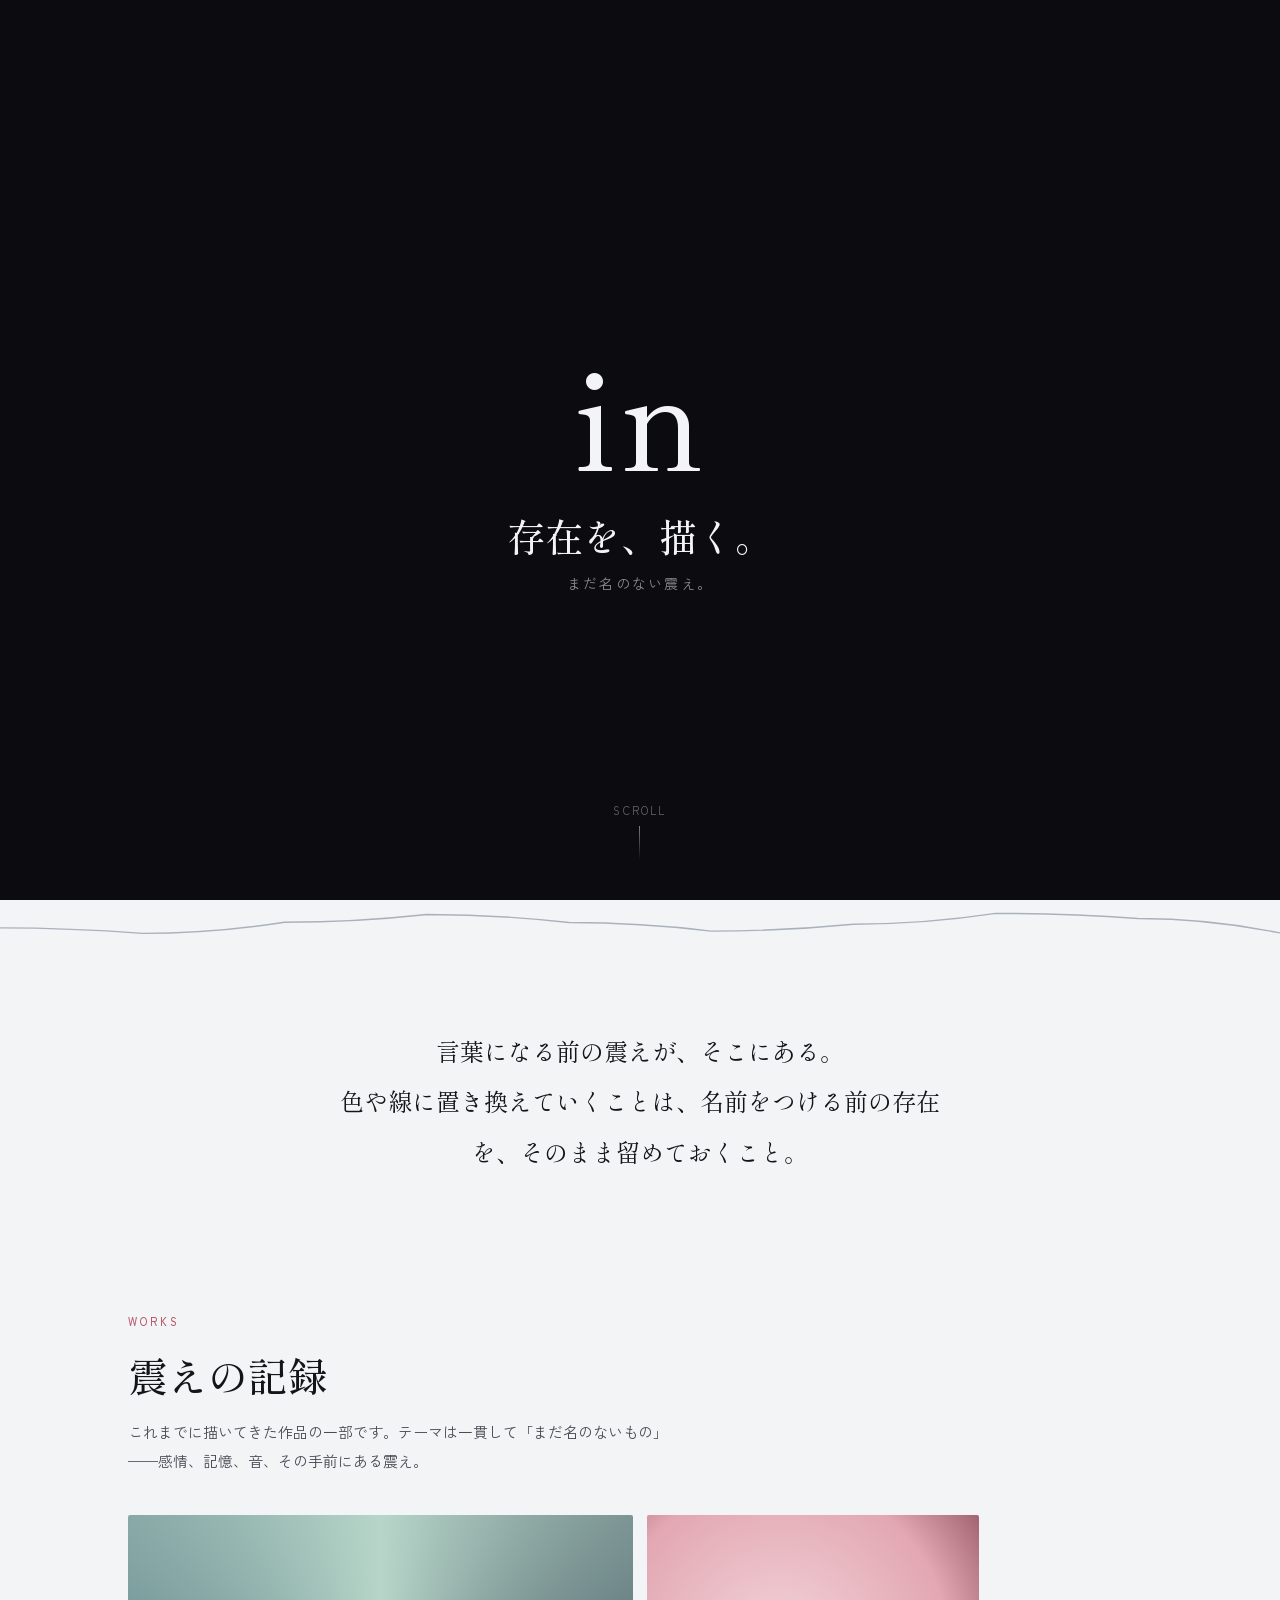
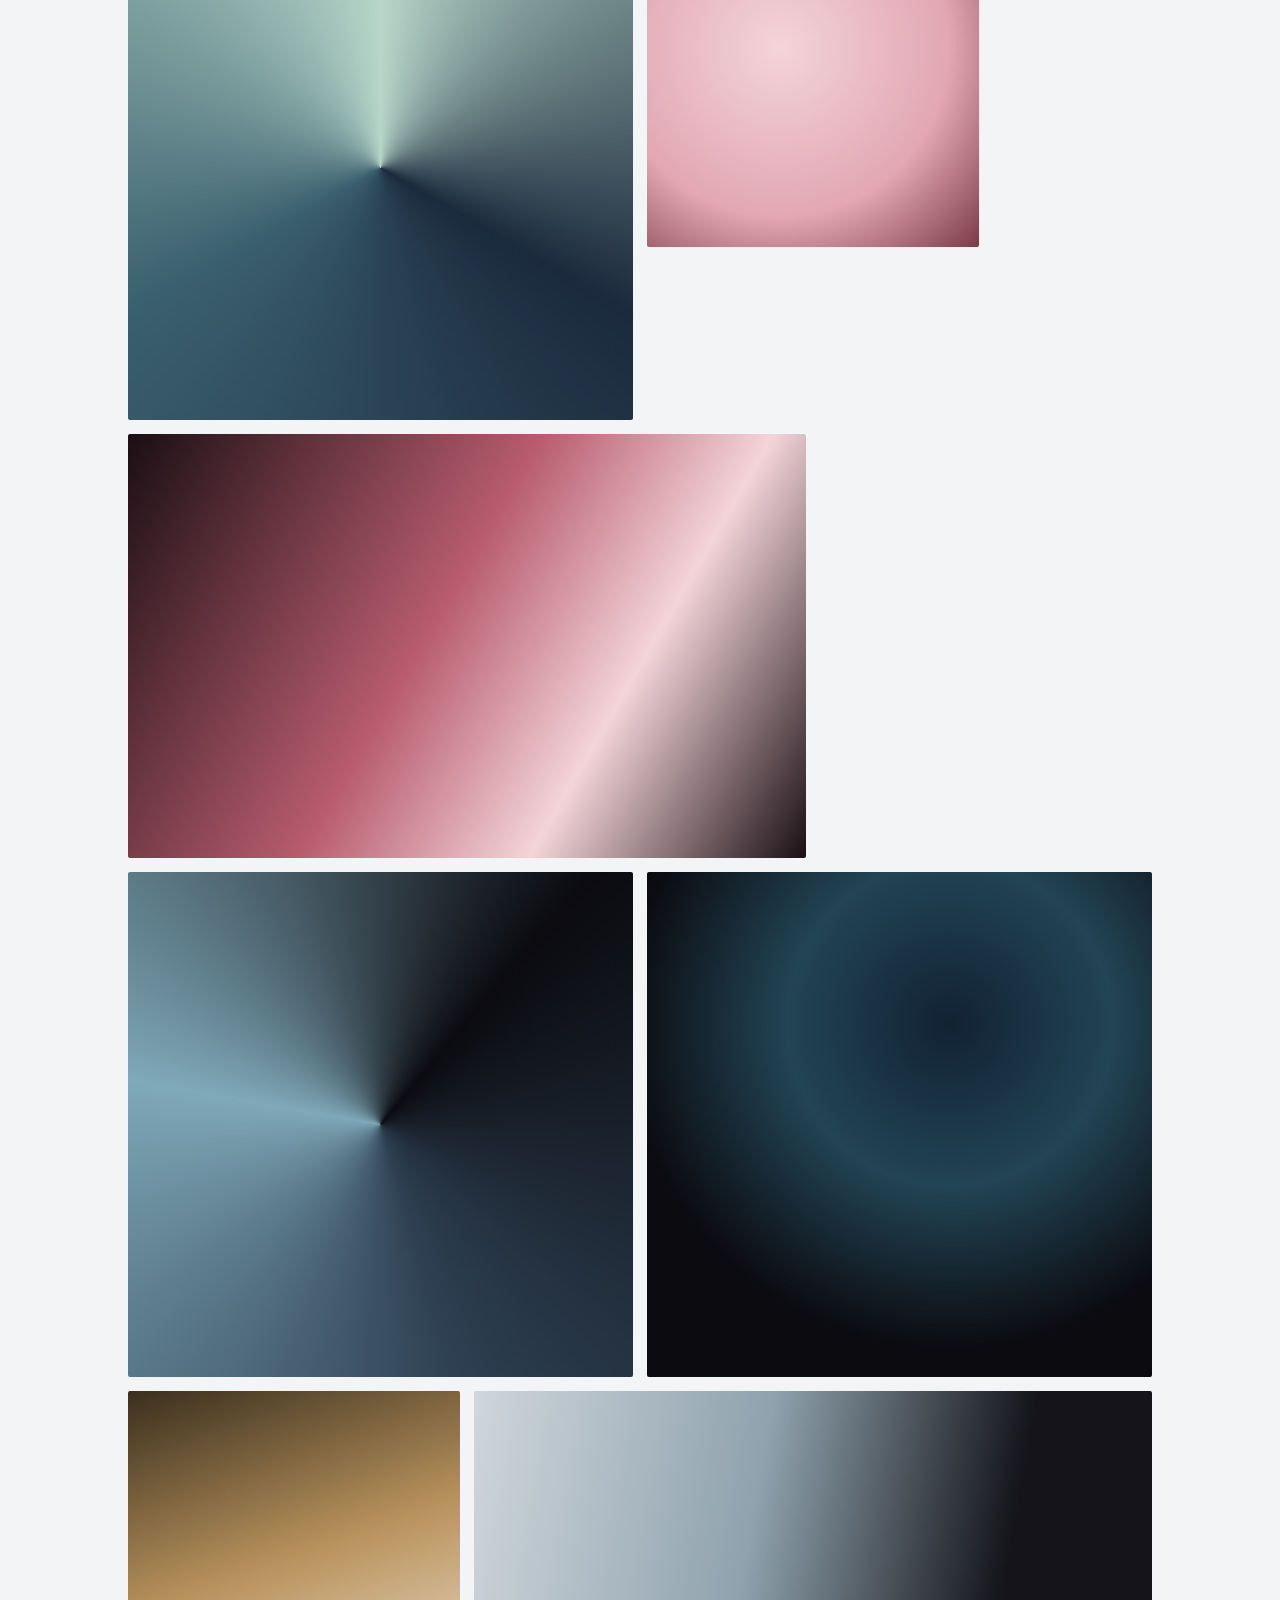
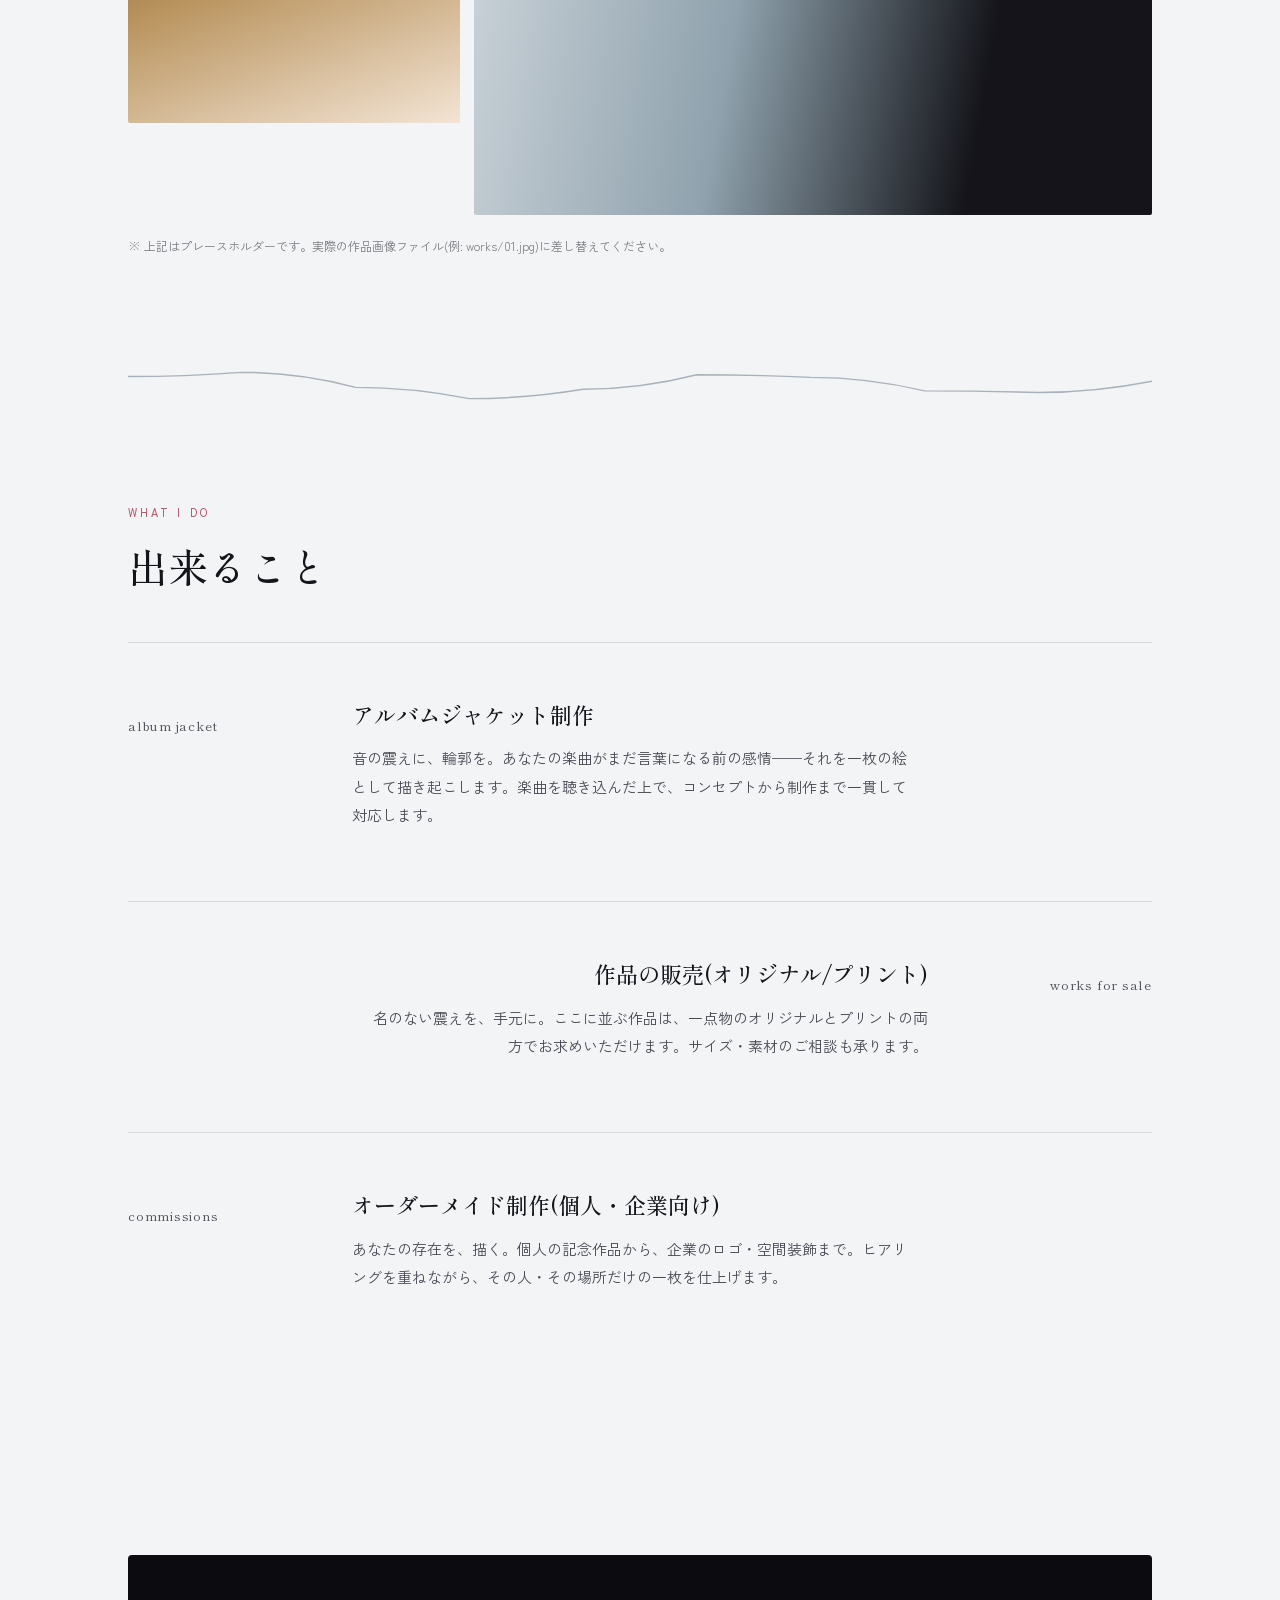
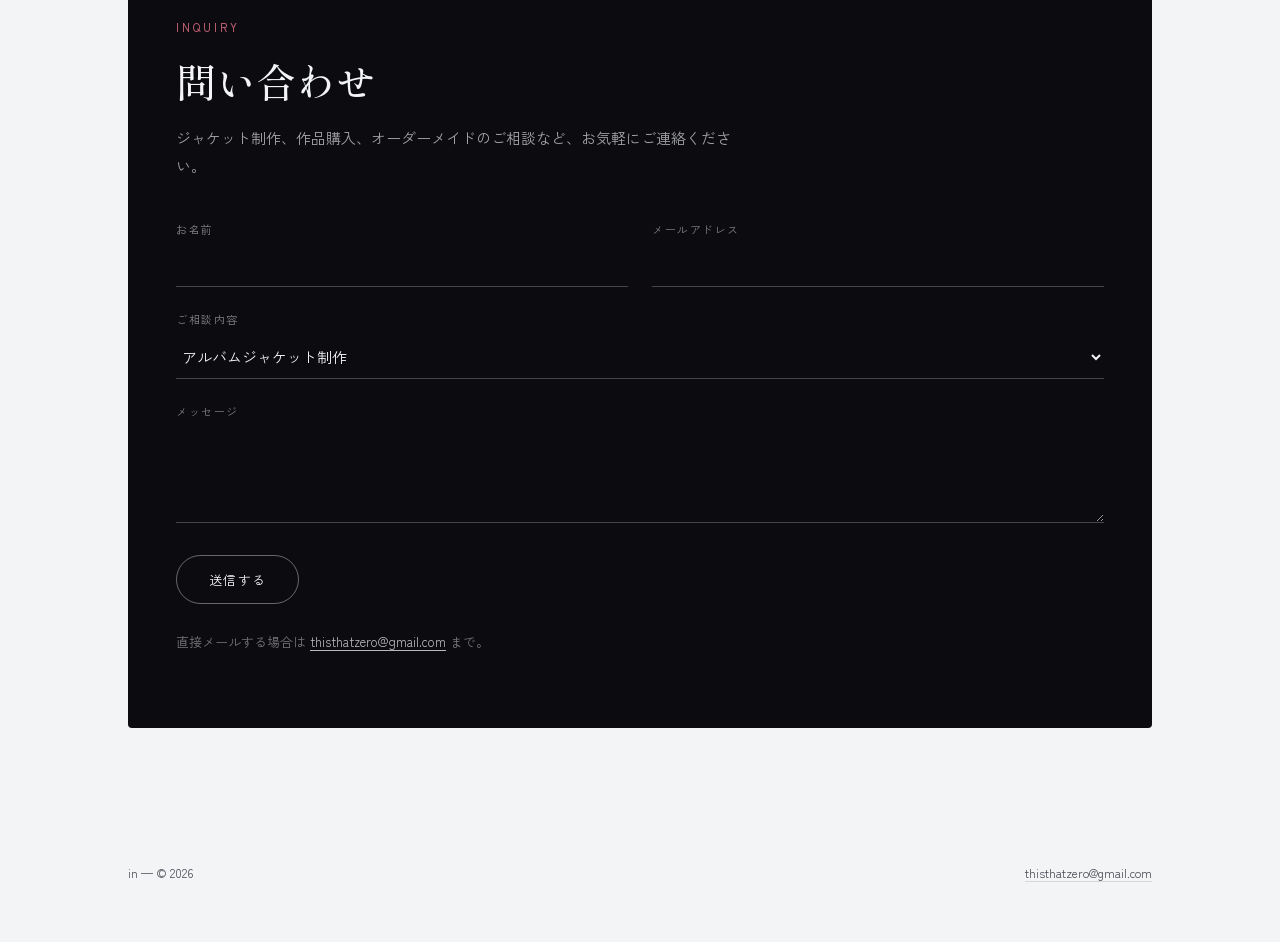
==== index.html @ ee9f7350 "Add files via upload" ====
<!DOCTYPE html>
<html lang="ja">
<head>
<meta charset="UTF-8">
<meta name="viewport" content="width=device-width, initial-scale=1.0">
<title>in — 存在を、描く。</title>
<meta name="description" content="in / 存在を、描く。まだ名のない震え。アルバムジャケット制作・作品販売・オーダーメイド制作。">
<link rel="preconnect" href="https://fonts.googleapis.com">
<link rel="preconnect" href="https://fonts.gstatic.com" crossorigin>
<link href="https://fonts.googleapis.com/css2?family=Shippori+Mincho:wght@400;500;600;800&family=Zen+Kaku+Gothic+New:wght@300;400;500;700&display=swap" rel="stylesheet">
<style>
  :root{
    --bg: #f3f4f6;
    --ink: #14141a;
    --ink-soft: #4a4b55;
    --line: #6e7b8b;
    --rose: #b85c6e;
    --field: #0b0b10;
    --field-ink: #f3f4f6;
    --hairline: rgba(20,20,26,0.12);
    --serif: 'Shippori Mincho', serif;
    --sans: 'Zen Kaku Gothic New', sans-serif;
  }

  *{ box-sizing: border-box; }
  html{ scroll-behavior: smooth; }
  body{
    margin:0;
    background: var(--bg);
    color: var(--ink);
    font-family: var(--sans);
    -webkit-font-smoothing: antialiased;
    overflow-x: hidden;
  }
  ::selection{ background: var(--rose); color: #fff; }

  a{ color: inherit; }

  .wrap{
    max-width: 1080px;
    margin: 0 auto;
    padding: 0 28px;
  }

  /* ---------- Tremor line signature ---------- */
  .tremor{
    display:block;
    width:100%;
    height: 46px;
  }
  .tremor path{
    fill: none;
    stroke: var(--line);
    stroke-width: 1.4;
    opacity: 0.55;
  }
  .tremor.field path{ stroke: var(--field-ink); opacity: 0.35; }

  /* ---------- Hero ---------- */
  .hero{
    background: var(--field);
    color: var(--field-ink);
    min-height: 100vh;
    display:flex;
    flex-direction: column;
    justify-content: center;
    align-items: center;
    text-align: center;
    padding: 120px 24px 80px;
    position: relative;
  }
  .hero .mark{
    font-family: var(--serif);
    font-size: clamp(64px, 14vw, 132px);
    font-weight: 500;
    letter-spacing: 0.02em;
    line-height: 1;
    margin: 0 0 28px;
    animation: rise 1.4s cubic-bezier(.16,1,.3,1) both;
  }
  .hero .line1{
    font-family: var(--serif);
    font-size: clamp(24px, 5vw, 38px);
    font-weight: 500;
    margin: 0 0 10px;
    animation: rise 1.4s .15s cubic-bezier(.16,1,.3,1) both;
  }
  .hero .line2{
    font-size: 14px;
    letter-spacing: 0.16em;
    color: rgba(243,244,246,0.55);
    margin: 0;
    animation: rise 1.4s .3s cubic-bezier(.16,1,.3,1) both;
  }
  @keyframes rise{
    from{ opacity:0; transform: translateY(18px); }
    to{ opacity:1; transform: translateY(0); }
  }
  .hero .scroll-cue{
    position: absolute;
    bottom: 40px;
    font-size: 11px;
    letter-spacing: 0.2em;
    color: rgba(243,244,246,0.4);
    display:flex;
    flex-direction: column;
    align-items: center;
    gap: 8px;
  }
  .scroll-cue .stem{
    width: 1px; height: 34px;
    background: linear-gradient(rgba(243,244,246,0.5), transparent);
    animation: drift 2.2s ease-in-out infinite;
  }
  @keyframes drift{
    0%,100%{ transform: scaleY(1); opacity:.5; }
    50%{ transform: scaleY(1.3); opacity:1; }
  }

  /* ---------- Section shell ---------- */
  section{ padding: 96px 0; }
  .eyebrow{
    font-size: 11px;
    letter-spacing: 0.28em;
    color: var(--rose);
    text-transform: uppercase;
    margin: 0 0 18px;
    font-weight: 500;
  }
  h2{
    font-family: var(--serif);
    font-weight: 500;
    font-size: clamp(28px, 4vw, 40px);
    line-height: 1.4;
    margin: 0 0 8px;
  }
  .lede{
    color: var(--ink-soft);
    font-size: 15px;
    line-height: 1.9;
    max-width: 560px;
  }

  /* ---------- Philosophy strip ---------- */
  .philosophy{
    text-align:center;
    padding: 80px 0 40px;
  }
  .philosophy p{
    font-family: var(--serif);
    font-size: clamp(18px, 2.6vw, 24px);
    line-height: 2.1;
    max-width: 640px;
    margin: 0 auto;
    color: var(--ink);
  }

  /* ---------- Works ---------- */
  .works-grid{
    display: grid;
    grid-template-columns: repeat(6, 1fr);
    gap: 14px;
  }
  .work{
    border-radius: 2px;
    position: relative;
    overflow: hidden;
    aspect-ratio: 1/1;
  }
  .work:nth-child(1){ grid-column: span 3; }
  .work:nth-child(2){ grid-column: span 2; }
  .work:nth-child(3){ grid-column: span 4; aspect-ratio: 16/10; }
  .work:nth-child(4){ grid-column: span 3; }
  .work:nth-child(5){ grid-column: span 3; }
  .work:nth-child(6){ grid-column: span 2; }
  .work:nth-child(7){ grid-column: span 4; aspect-ratio: 16/10; }

  .work img{
    width:100%; height:100%;
    object-fit: cover;
    display:block;
    transition: transform 1.1s cubic-bezier(.16,1,.3,1);
  }
  .work:hover img{ transform: scale(1.045); }

  .works-note{
    margin-top: 22px;
    font-size: 12px;
    color: var(--ink-soft);
    opacity: 0.7;
  }

  /* ---------- Services ---------- */
  .service{
    display:flex;
    gap: 64px;
    align-items: flex-start;
    padding: 56px 0;
    border-top: 1px solid var(--hairline);
  }
  .service:nth-child(even){ flex-direction: row-reverse; text-align: right; }
  .service:nth-child(even) .lede{ margin-left: auto; }
  .service-name{
    font-family: var(--serif);
    font-size: 13px;
    letter-spacing: 0.06em;
    color: var(--ink-soft);
    flex: 0 0 160px;
    padding-top: 4px;
  }
  .service-body{ flex: 1; }

  @media (max-width: 720px){
    .service, .service:nth-child(even){
      flex-direction: column;
      text-align: left;
      gap: 16px;
    }
    .service:nth-child(even) .lede{ margin-left: 0; }
    .works-grid{ grid-template-columns: repeat(2,1fr); }
    .work:nth-child(n){ grid-column: span 1 !important; aspect-ratio: 1/1 !important; }
  }

  /* ---------- Contact ---------- */
  .contact-panel{
    background: var(--field);
    color: var(--field-ink);
    border-radius: 4px;
    padding: 64px 48px;
  }
  .contact-panel .eyebrow{ color: var(--rose); }
  .contact-panel .lede{ color: rgba(243,244,246,0.65); }

  form{
    margin-top: 40px;
    display: grid;
    grid-template-columns: 1fr 1fr;
    gap: 24px;
  }
  .field{ display:flex; flex-direction: column; gap: 8px; }
  .field.full{ grid-column: 1 / -1; }
  label{
    font-size: 11px;
    letter-spacing: 0.14em;
    text-transform: uppercase;
    color: rgba(243,244,246,0.5);
  }
  input, select, textarea{
    background: transparent;
    border: none;
    border-bottom: 1px solid rgba(243,244,246,0.25);
    color: var(--field-ink);
    font-family: var(--sans);
    font-size: 15px;
    padding: 10px 2px;
    outline: none;
    transition: border-color .3s;
  }
  input:focus, select:focus, textarea:focus{ border-color: var(--rose); }
  select option{ color: #14141a; }
  textarea{ resize: vertical; min-height: 96px; }

  button[type="submit"]{
    grid-column: 1 / -1;
    justify-self: start;
    margin-top: 8px;
    background: none;
    border: 1px solid rgba(243,244,246,0.4);
    color: var(--field-ink);
    font-family: var(--sans);
    font-size: 13px;
    letter-spacing: 0.1em;
    padding: 14px 32px;
    border-radius: 999px;
    cursor: pointer;
    transition: background .3s, color .3s, border-color .3s;
  }
  button[type="submit"]:hover{
    background: var(--rose);
    border-color: var(--rose);
    color: #fff;
  }

  .form-status{
    grid-column: 1/-1;
    font-size: 13px;
    color: rgba(243,244,246,0.7);
    display:none;
  }
  .form-status.visible{ display:block; }

  .direct-mail{
    margin-top: 28px;
    font-size: 13px;
    color: rgba(243,244,246,0.45);
  }
  .direct-mail a{ color: rgba(243,244,246,0.75); text-decoration: underline; text-underline-offset: 3px; }

  @media (max-width: 620px){
    form{ grid-template-columns: 1fr; }
    .contact-panel{ padding: 48px 24px; }
  }

  footer{
    padding: 40px 0 60px;
    display:flex;
    justify-content: space-between;
    align-items:center;
    font-size: 12px;
    color: var(--ink-soft);
  }
  footer a{ text-decoration: none; border-bottom: 1px solid var(--hairline); }

  :focus-visible{ outline: 2px solid var(--rose); outline-offset: 2px; }

  @media (prefers-reduced-motion: reduce){
    *{ animation-duration: 0.01ms !important; animation-iteration-count: 1 !important; transition-duration: 0.01ms !important; }
  }
</style>
</head>
<body>

<section class="hero">
  <p class="mark">in</p>
  <p class="line1">存在を、描く。</p>
  <p class="line2">まだ名のない震え。</p>
  <div class="scroll-cue"><span>SCROLL</span><span class="stem"></span></div>
</section>

<svg class="tremor" viewBox="0 0 1080 46" preserveAspectRatio="none">
  <path id="tremorPath1" d="M0,23 C 90,10 180,36 270,23 C 360,10 450,36 540,23 C 630,10 720,36 810,23 C 900,10 990,36 1080,23" />
</svg>

<div class="wrap">

  <div class="philosophy">
    <p>言葉になる前の震えが、そこにある。<br>色や線に置き換えていくことは、名前をつける前の存在を、そのまま留めておくこと。</p>
  </div>

  <section id="works">
    <p class="eyebrow">Works</p>
    <h2>震えの記録</h2>
    <p class="lede">これまでに描いてきた作品の一部です。テーマは一貫して「まだ名のないもの」——感情、記憶、音、その手前にある震え。</p>
    <div class="works-grid" style="margin-top:40px;">
      <div class="work" style="background:conic-gradient(from 120deg, #1b2a3d, #3a5f6e, #b7d6c9, #1b2a3d);"></div>
      <div class="work" style="background:radial-gradient(circle at 40% 40%, #f3d4d9, #e2a7b3 60%, #7a3b47);"></div>
      <div class="work" style="background:linear-gradient(120deg, #1a0f14, #b85c6e 45%, #f3d4d9 70%, #1a0f14);"></div>
      <div class="work" style="background:conic-gradient(from 40deg, #0b0b10, #2c3e50, #7fa8b8, #0b0b10);"></div>
      <div class="work" style="background:radial-gradient(circle at 60% 30%, #123, #245, #0b0b10 70%);"></div>
      <div class="work" style="background:linear-gradient(160deg, #3a2f1e, #b8925c, #f3e4d4);"></div>
      <div class="work" style="background:linear-gradient(100deg, #cfd6dc, #8fa2ad 40%, #14141a 75%);"></div>
    </div>
    <p class="works-note">※ 上記はプレースホルダーです。実際の作品画像ファイル(例: works/01.jpg)に差し替えてください。</p>
  </section>

  <svg class="tremor" viewBox="0 0 1080 46" preserveAspectRatio="none">
    <path id="tremorPath2" d="M0,23 C 90,36 180,10 270,23 C 360,36 450,10 540,23 C 630,36 720,10 810,23 C 900,36 990,10 1080,23" />
  </svg>

  <section id="services">
    <p class="eyebrow">What I Do</p>
    <h2 style="margin-bottom:48px;">出来ること</h2>

    <div class="service">
      <p class="service-name">album jacket</p>
      <div class="service-body">
        <h2 style="font-size:22px;">アルバムジャケット制作</h2>
        <p class="lede">音の震えに、輪郭を。あなたの楽曲がまだ言葉になる前の感情——それを一枚の絵として描き起こします。楽曲を聴き込んだ上で、コンセプトから制作まで一貫して対応します。</p>
      </div>
    </div>

    <div class="service">
      <p class="service-name">works for sale</p>
      <div class="service-body">
        <h2 style="font-size:22px;">作品の販売(オリジナル/プリント)</h2>
        <p class="lede">名のない震えを、手元に。ここに並ぶ作品は、一点物のオリジナルとプリントの両方でお求めいただけます。サイズ・素材のご相談も承ります。</p>
      </div>
    </div>

    <div class="service">
      <p class="service-name">commissions</p>
      <div class="service-body">
        <h2 style="font-size:22px;">オーダーメイド制作(個人・企業向け)</h2>
        <p class="lede">あなたの存在を、描く。個人の記念作品から、企業のロゴ・空間装飾まで。ヒアリングを重ねながら、その人・その場所だけの一枚を仕上げます。</p>
      </div>
    </div>
  </section>

  <section id="contact">
    <div class="contact-panel">
      <p class="eyebrow">Inquiry</p>
      <h2>問い合わせ</h2>
      <p class="lede">ジャケット制作、作品購入、オーダーメイドのご相談など、お気軽にご連絡ください。</p>

      <form id="contactForm">
        <div class="field">
          <label for="name">お名前</label>
          <input type="text" id="name" name="name" required>
        </div>
        <div class="field">
          <label for="email">メールアドレス</label>
          <input type="email" id="email" name="email" required>
        </div>
        <div class="field full">
          <label for="type">ご相談内容</label>
          <select id="type" name="type">
            <option value="jacket">アルバムジャケット制作</option>
            <option value="purchase">作品購入</option>
            <option value="commission">オーダーメイド制作</option>
            <option value="other">その他</option>
          </select>
        </div>
        <div class="field full">
          <label for="message">メッセージ</label>
          <textarea id="message" name="message" required></textarea>
        </div>
        <button type="submit">送信する</button>
        <p class="form-status" id="formStatus"></p>
      </form>

      <p class="direct-mail">直接メールする場合は <a href="mailto:thisthatzero@gmail.com">thisthatzero@gmail.com</a> まで。</p>
    </div>
  </section>

  <footer>
    <span>in — © <span id="year"></span></span>
    <a href="mailto:thisthatzero@gmail.com">thisthatzero@gmail.com</a>
  </footer>

</div>

<script>
  document.getElementById('year').textContent = new Date().getFullYear();

  // Tremor animation: continuously wobble the divider paths
  function animateTremor(pathId, seed){
    const path = document.getElementById(pathId);
    if(!path) return;
    let t = seed;
    function frame(){
      t += 0.015;
      const pts = [];
      const w = 1080, steps = 9;
      for(let i=0;i<=steps;i++){
        const x = (w/steps)*i;
        const y = 23 + Math.sin(t + i*1.4)*11 + Math.sin(t*1.7 + i)*3;
        pts.push([x,y]);
      }
      let d = `M${pts[0][0]},${pts[0][1]}`;
      for(let i=1;i<pts.length;i++){
        const [x0,y0] = pts[i-1];
        const [x1,y1] = pts[i];
        const cx = (x0+x1)/2;
        d += ` Q${cx},${y0} ${x1},${y1}`;
      }
      path.setAttribute('d', d);
      requestAnimationFrame(frame);
    }
    if(!window.matchMedia('(prefers-reduced-motion: reduce)').matches){
      requestAnimationFrame(frame);
    }
  }
  animateTremor('tremorPath1', 0);
  animateTremor('tremorPath2', 3);

  // Contact form: placeholder submit handler.
  // Replace the fetch URL below with a Formspree endpoint or your own
  // Vercel serverless function once one is set up.
  const form = document.getElementById('contactForm');
  const status = document.getElementById('formStatus');
  form.addEventListener('submit', function(e){
    e.preventDefault();
    status.textContent = 'まだ送信先が設定されていません。設定後にご案内します。';
    status.classList.add('visible');
  });
</script>

</body>
</html>
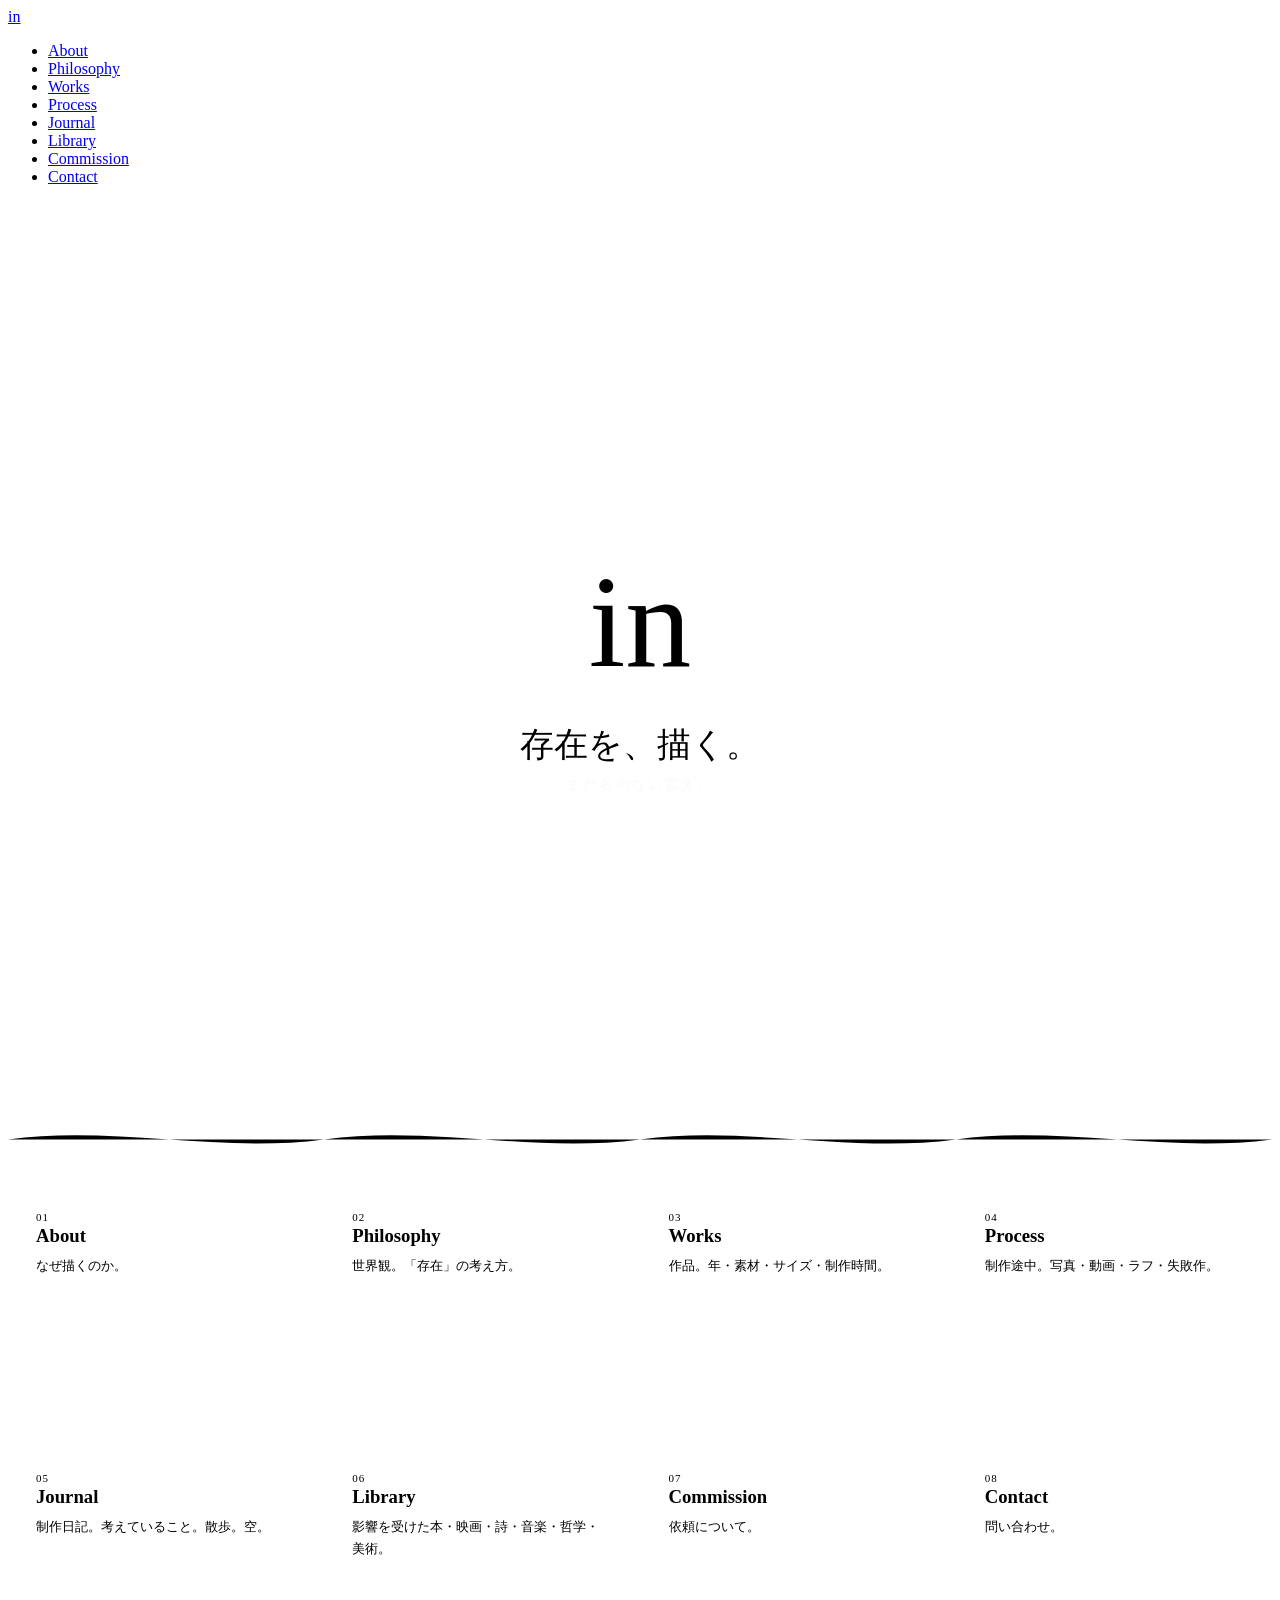
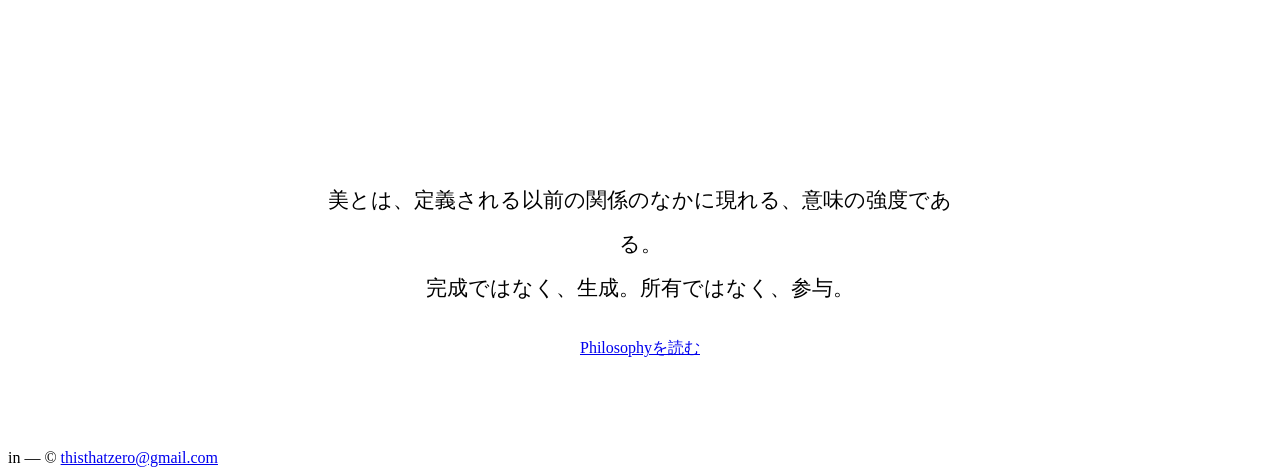
==== commit 29ca62aa: "Add files via upload" ====
--- a/index.html
+++ b/index.html
@@ -4,476 +4,103 @@
 <meta charset="UTF-8">
 <meta name="viewport" content="width=device-width, initial-scale=1.0">
 <title>in — 存在を、描く。</title>
-<meta name="description" content="in / 存在を、描く。まだ名のない震え。アルバムジャケット制作・作品販売・オーダーメイド制作。">
+<meta name="description" content="in / 存在を、描く。まだ名のない震え。">
 <link rel="preconnect" href="https://fonts.googleapis.com">
 <link rel="preconnect" href="https://fonts.gstatic.com" crossorigin>
 <link href="https://fonts.googleapis.com/css2?family=Shippori+Mincho:wght@400;500;600;800&family=Zen+Kaku+Gothic+New:wght@300;400;500;700&display=swap" rel="stylesheet">
+<link rel="stylesheet" href="assets/style.css">
 <style>
-  :root{
-    --bg: #f3f4f6;
-    --ink: #14141a;
-    --ink-soft: #4a4b55;
-    --line: #6e7b8b;
-    --rose: #b85c6e;
-    --field: #0b0b10;
-    --field-ink: #f3f4f6;
-    --hairline: rgba(20,20,26,0.12);
-    --serif: 'Shippori Mincho', serif;
-    --sans: 'Zen Kaku Gothic New', sans-serif;
+  .hero{
+    background: var(--field); color: var(--field-ink);
+    min-height: 86vh; display:flex; flex-direction:column;
+    justify-content:center; align-items:center; text-align:center;
+    padding: 80px 24px 60px; position:relative;
   }
+  .hero .mark{ font-family:var(--serif); font-size: clamp(64px,14vw,132px); font-weight:500; margin:0 0 24px; }
+  .hero .line1{ font-family:var(--serif); font-size: clamp(22px,5vw,34px); margin:0 0 8px; }
+  .hero .line2{ font-size:14px; letter-spacing:.16em; color:rgba(243,244,246,.55); margin:0; }
 
-  *{ box-sizing: border-box; }
-  html{ scroll-behavior: smooth; }
-  body{
-    margin:0;
-    background: var(--bg);
-    color: var(--ink);
-    font-family: var(--sans);
-    -webkit-font-smoothing: antialiased;
-    overflow-x: hidden;
+  .rooms{
+    display:grid; grid-template-columns: repeat(4,1fr); gap:1px;
+    background: var(--hairline); border-top:1px solid var(--hairline);
   }
-  ::selection{ background: var(--rose); color: #fff; }
+  .room{
+    background: var(--bg); padding: 40px 28px; text-decoration:none; color:var(--ink);
+    min-height: 180px; display:flex; flex-direction:column; justify-content:space-between;
+    transition: background .3s;
+  }
+  .room:hover{ background:#e9eaec; }
+  .room .num{ font-size:11px; letter-spacing:.1em; color:var(--ink-soft); }
+  .room h3{ margin:0; }
+  .room p{ font-size:13px; color:var(--ink-soft); margin:8px 0 0; line-height:1.7; }
 
-  a{ color: inherit; }
+  @media (max-width:900px){ .rooms{ grid-template-columns: repeat(2,1fr); } }
+  @media (max-width:520px){ .rooms{ grid-template-columns: 1fr; } }
 
-  .wrap{
-    max-width: 1080px;
-    margin: 0 auto;
-    padding: 0 28px;
-  }
-
-  /* ---------- Tremor line signature ---------- */
-  .tremor{
-    display:block;
-    width:100%;
-    height: 46px;
-  }
-  .tremor path{
-    fill: none;
-    stroke: var(--line);
-    stroke-width: 1.4;
-    opacity: 0.55;
-  }
-  .tremor.field path{ stroke: var(--field-ink); opacity: 0.35; }
-
-  /* ---------- Hero ---------- */
-  .hero{
-    background: var(--field);
-    color: var(--field-ink);
-    min-height: 100vh;
-    display:flex;
-    flex-direction: column;
-    justify-content: center;
-    align-items: center;
-    text-align: center;
-    padding: 120px 24px 80px;
-    position: relative;
-  }
-  .hero .mark{
-    font-family: var(--serif);
-    font-size: clamp(64px, 14vw, 132px);
-    font-weight: 500;
-    letter-spacing: 0.02em;
-    line-height: 1;
-    margin: 0 0 28px;
-    animation: rise 1.4s cubic-bezier(.16,1,.3,1) both;
-  }
-  .hero .line1{
-    font-family: var(--serif);
-    font-size: clamp(24px, 5vw, 38px);
-    font-weight: 500;
-    margin: 0 0 10px;
-    animation: rise 1.4s .15s cubic-bezier(.16,1,.3,1) both;
-  }
-  .hero .line2{
-    font-size: 14px;
-    letter-spacing: 0.16em;
-    color: rgba(243,244,246,0.55);
-    margin: 0;
-    animation: rise 1.4s .3s cubic-bezier(.16,1,.3,1) both;
-  }
-  @keyframes rise{
-    from{ opacity:0; transform: translateY(18px); }
-    to{ opacity:1; transform: translateY(0); }
-  }
-  .hero .scroll-cue{
-    position: absolute;
-    bottom: 40px;
-    font-size: 11px;
-    letter-spacing: 0.2em;
-    color: rgba(243,244,246,0.4);
-    display:flex;
-    flex-direction: column;
-    align-items: center;
-    gap: 8px;
-  }
-  .scroll-cue .stem{
-    width: 1px; height: 34px;
-    background: linear-gradient(rgba(243,244,246,0.5), transparent);
-    animation: drift 2.2s ease-in-out infinite;
-  }
-  @keyframes drift{
-    0%,100%{ transform: scaleY(1); opacity:.5; }
-    50%{ transform: scaleY(1.3); opacity:1; }
-  }
-
-  /* ---------- Section shell ---------- */
-  section{ padding: 96px 0; }
-  .eyebrow{
-    font-size: 11px;
-    letter-spacing: 0.28em;
-    color: var(--rose);
-    text-transform: uppercase;
-    margin: 0 0 18px;
-    font-weight: 500;
-  }
-  h2{
-    font-family: var(--serif);
-    font-weight: 500;
-    font-size: clamp(28px, 4vw, 40px);
-    line-height: 1.4;
-    margin: 0 0 8px;
-  }
-  .lede{
-    color: var(--ink-soft);
-    font-size: 15px;
-    line-height: 1.9;
-    max-width: 560px;
-  }
-
-  /* ---------- Philosophy strip ---------- */
-  .philosophy{
-    text-align:center;
-    padding: 80px 0 40px;
-  }
-  .philosophy p{
-    font-family: var(--serif);
-    font-size: clamp(18px, 2.6vw, 24px);
-    line-height: 2.1;
-    max-width: 640px;
-    margin: 0 auto;
-    color: var(--ink);
-  }
-
-  /* ---------- Works ---------- */
-  .works-grid{
-    display: grid;
-    grid-template-columns: repeat(6, 1fr);
-    gap: 14px;
-  }
-  .work{
-    border-radius: 2px;
-    position: relative;
-    overflow: hidden;
-    aspect-ratio: 1/1;
-  }
-  .work:nth-child(1){ grid-column: span 3; }
-  .work:nth-child(2){ grid-column: span 2; }
-  .work:nth-child(3){ grid-column: span 4; aspect-ratio: 16/10; }
-  .work:nth-child(4){ grid-column: span 3; }
-  .work:nth-child(5){ grid-column: span 3; }
-  .work:nth-child(6){ grid-column: span 2; }
-  .work:nth-child(7){ grid-column: span 4; aspect-ratio: 16/10; }
-
-  .work img{
-    width:100%; height:100%;
-    object-fit: cover;
-    display:block;
-    transition: transform 1.1s cubic-bezier(.16,1,.3,1);
-  }
-  .work:hover img{ transform: scale(1.045); }
-
-  .works-note{
-    margin-top: 22px;
-    font-size: 12px;
-    color: var(--ink-soft);
-    opacity: 0.7;
-  }
-
-  /* ---------- Services ---------- */
-  .service{
-    display:flex;
-    gap: 64px;
-    align-items: flex-start;
-    padding: 56px 0;
-    border-top: 1px solid var(--hairline);
-  }
-  .service:nth-child(even){ flex-direction: row-reverse; text-align: right; }
-  .service:nth-child(even) .lede{ margin-left: auto; }
-  .service-name{
-    font-family: var(--serif);
-    font-size: 13px;
-    letter-spacing: 0.06em;
-    color: var(--ink-soft);
-    flex: 0 0 160px;
-    padding-top: 4px;
-  }
-  .service-body{ flex: 1; }
-
-  @media (max-width: 720px){
-    .service, .service:nth-child(even){
-      flex-direction: column;
-      text-align: left;
-      gap: 16px;
-    }
-    .service:nth-child(even) .lede{ margin-left: 0; }
-    .works-grid{ grid-template-columns: repeat(2,1fr); }
-    .work:nth-child(n){ grid-column: span 1 !important; aspect-ratio: 1/1 !important; }
-  }
-
-  /* ---------- Contact ---------- */
-  .contact-panel{
-    background: var(--field);
-    color: var(--field-ink);
-    border-radius: 4px;
-    padding: 64px 48px;
-  }
-  .contact-panel .eyebrow{ color: var(--rose); }
-  .contact-panel .lede{ color: rgba(243,244,246,0.65); }
-
-  form{
-    margin-top: 40px;
-    display: grid;
-    grid-template-columns: 1fr 1fr;
-    gap: 24px;
-  }
-  .field{ display:flex; flex-direction: column; gap: 8px; }
-  .field.full{ grid-column: 1 / -1; }
-  label{
-    font-size: 11px;
-    letter-spacing: 0.14em;
-    text-transform: uppercase;
-    color: rgba(243,244,246,0.5);
-  }
-  input, select, textarea{
-    background: transparent;
-    border: none;
-    border-bottom: 1px solid rgba(243,244,246,0.25);
-    color: var(--field-ink);
-    font-family: var(--sans);
-    font-size: 15px;
-    padding: 10px 2px;
-    outline: none;
-    transition: border-color .3s;
-  }
-  input:focus, select:focus, textarea:focus{ border-color: var(--rose); }
-  select option{ color: #14141a; }
-  textarea{ resize: vertical; min-height: 96px; }
-
-  button[type="submit"]{
-    grid-column: 1 / -1;
-    justify-self: start;
-    margin-top: 8px;
-    background: none;
-    border: 1px solid rgba(243,244,246,0.4);
-    color: var(--field-ink);
-    font-family: var(--sans);
-    font-size: 13px;
-    letter-spacing: 0.1em;
-    padding: 14px 32px;
-    border-radius: 999px;
-    cursor: pointer;
-    transition: background .3s, color .3s, border-color .3s;
-  }
-  button[type="submit"]:hover{
-    background: var(--rose);
-    border-color: var(--rose);
-    color: #fff;
-  }
-
-  .form-status{
-    grid-column: 1/-1;
-    font-size: 13px;
-    color: rgba(243,244,246,0.7);
-    display:none;
-  }
-  .form-status.visible{ display:block; }
-
-  .direct-mail{
-    margin-top: 28px;
-    font-size: 13px;
-    color: rgba(243,244,246,0.45);
-  }
-  .direct-mail a{ color: rgba(243,244,246,0.75); text-decoration: underline; text-underline-offset: 3px; }
-
-  @media (max-width: 620px){
-    form{ grid-template-columns: 1fr; }
-    .contact-panel{ padding: 48px 24px; }
-  }
-
-  footer{
-    padding: 40px 0 60px;
-    display:flex;
-    justify-content: space-between;
-    align-items:center;
-    font-size: 12px;
-    color: var(--ink-soft);
-  }
-  footer a{ text-decoration: none; border-bottom: 1px solid var(--hairline); }
-
-  :focus-visible{ outline: 2px solid var(--rose); outline-offset: 2px; }
-
-  @media (prefers-reduced-motion: reduce){
-    *{ animation-duration: 0.01ms !important; animation-iteration-count: 1 !important; transition-duration: 0.01ms !important; }
+  .philosophy-teaser{ text-align:center; padding: 90px 0; }
+  .philosophy-teaser p{
+    font-family: var(--serif); font-size: clamp(17px,2.4vw,21px); line-height:2.1;
+    max-width: 640px; margin: 0 auto 28px;
   }
 </style>
 </head>
 <body>
 
+<nav class="site-nav">
+  <div class="wrap">
+    <a class="logo" href="index.html">in</a>
+    <ul>
+      <li><a href="about.html">About</a></li>
+      <li><a href="philosophy.html">Philosophy</a></li>
+      <li><a href="works.html">Works</a></li>
+      <li><a href="process.html">Process</a></li>
+      <li><a href="journal.html">Journal</a></li>
+      <li><a href="library.html">Library</a></li>
+      <li><a href="commission.html">Commission</a></li>
+      <li><a href="contact.html">Contact</a></li>
+    </ul>
+  </div>
+</nav>
+
 <section class="hero">
   <p class="mark">in</p>
   <p class="line1">存在を、描く。</p>
   <p class="line2">まだ名のない震え。</p>
-  <div class="scroll-cue"><span>SCROLL</span><span class="stem"></span></div>
 </section>
 
-<svg class="tremor" viewBox="0 0 1080 46" preserveAspectRatio="none">
-  <path id="tremorPath1" d="M0,23 C 90,10 180,36 270,23 C 360,10 450,36 540,23 C 630,10 720,36 810,23 C 900,10 990,36 1080,23" />
+<svg class="tremor" viewBox="0 0 1080 40" preserveAspectRatio="none">
+  <path id="t1" d="M0,20 C90,8 180,32 270,20 C360,8 450,32 540,20 C630,8 720,32 810,20 C900,8 990,32 1080,20"></path>
 </svg>
 
+<nav class="rooms" aria-label="section index">
+  <a class="room" href="about.html"><div><span class="num">01</span><h3>About</h3><p>なぜ描くのか。</p></div></a>
+  <a class="room" href="philosophy.html"><div><span class="num">02</span><h3>Philosophy</h3><p>世界観。「存在」の考え方。</p></div></a>
+  <a class="room" href="works.html"><div><span class="num">03</span><h3>Works</h3><p>作品。年・素材・サイズ・制作時間。</p></div></a>
+  <a class="room" href="process.html"><div><span class="num">04</span><h3>Process</h3><p>制作途中。写真・動画・ラフ・失敗作。</p></div></a>
+  <a class="room" href="journal.html"><div><span class="num">05</span><h3>Journal</h3><p>制作日記。考えていること。散歩。空。</p></div></a>
+  <a class="room" href="library.html"><div><span class="num">06</span><h3>Library</h3><p>影響を受けた本・映画・詩・音楽・哲学・美術。</p></div></a>
+  <a class="room" href="commission.html"><div><span class="num">07</span><h3>Commission</h3><p>依頼について。</p></div></a>
+  <a class="room" href="contact.html"><div><span class="num">08</span><h3>Contact</h3><p>問い合わせ。</p></div></a>
+</nav>
+
 <div class="wrap">
+  <div class="philosophy-teaser">
+    <p>美とは、定義される以前の関係のなかに現れる、意味の強度である。<br>完成ではなく、生成。所有ではなく、参与。</p>
+    <a class="btn" href="philosophy.html">Philosophyを読む</a>
+  </div>
+</div>
 
-  <div class="philosophy">
-    <p>言葉になる前の震えが、そこにある。<br>色や線に置き換えていくことは、名前をつける前の存在を、そのまま留めておくこと。</p>
-  </div>
-
-  <section id="works">
-    <p class="eyebrow">Works</p>
-    <h2>震えの記録</h2>
-    <p class="lede">これまでに描いてきた作品の一部です。テーマは一貫して「まだ名のないもの」——感情、記憶、音、その手前にある震え。</p>
-    <div class="works-grid" style="margin-top:40px;">
-      <div class="work" style="background:conic-gradient(from 120deg, #1b2a3d, #3a5f6e, #b7d6c9, #1b2a3d);"></div>
-      <div class="work" style="background:radial-gradient(circle at 40% 40%, #f3d4d9, #e2a7b3 60%, #7a3b47);"></div>
-      <div class="work" style="background:linear-gradient(120deg, #1a0f14, #b85c6e 45%, #f3d4d9 70%, #1a0f14);"></div>
-      <div class="work" style="background:conic-gradient(from 40deg, #0b0b10, #2c3e50, #7fa8b8, #0b0b10);"></div>
-      <div class="work" style="background:radial-gradient(circle at 60% 30%, #123, #245, #0b0b10 70%);"></div>
-      <div class="work" style="background:linear-gradient(160deg, #3a2f1e, #b8925c, #f3e4d4);"></div>
-      <div class="work" style="background:linear-gradient(100deg, #cfd6dc, #8fa2ad 40%, #14141a 75%);"></div>
-    </div>
-    <p class="works-note">※ 上記はプレースホルダーです。実際の作品画像ファイル(例: works/01.jpg)に差し替えてください。</p>
-  </section>
-
-  <svg class="tremor" viewBox="0 0 1080 46" preserveAspectRatio="none">
-    <path id="tremorPath2" d="M0,23 C 90,36 180,10 270,23 C 360,36 450,10 540,23 C 630,36 720,10 810,23 C 900,36 990,10 1080,23" />
-  </svg>
-
-  <section id="services">
-    <p class="eyebrow">What I Do</p>
-    <h2 style="margin-bottom:48px;">出来ること</h2>
-
-    <div class="service">
-      <p class="service-name">album jacket</p>
-      <div class="service-body">
-        <h2 style="font-size:22px;">アルバムジャケット制作</h2>
-        <p class="lede">音の震えに、輪郭を。あなたの楽曲がまだ言葉になる前の感情——それを一枚の絵として描き起こします。楽曲を聴き込んだ上で、コンセプトから制作まで一貫して対応します。</p>
-      </div>
-    </div>
-
-    <div class="service">
-      <p class="service-name">works for sale</p>
-      <div class="service-body">
-        <h2 style="font-size:22px;">作品の販売(オリジナル/プリント)</h2>
-        <p class="lede">名のない震えを、手元に。ここに並ぶ作品は、一点物のオリジナルとプリントの両方でお求めいただけます。サイズ・素材のご相談も承ります。</p>
-      </div>
-    </div>
-
-    <div class="service">
-      <p class="service-name">commissions</p>
-      <div class="service-body">
-        <h2 style="font-size:22px;">オーダーメイド制作(個人・企業向け)</h2>
-        <p class="lede">あなたの存在を、描く。個人の記念作品から、企業のロゴ・空間装飾まで。ヒアリングを重ねながら、その人・その場所だけの一枚を仕上げます。</p>
-      </div>
-    </div>
-  </section>
-
-  <section id="contact">
-    <div class="contact-panel">
-      <p class="eyebrow">Inquiry</p>
-      <h2>問い合わせ</h2>
-      <p class="lede">ジャケット制作、作品購入、オーダーメイドのご相談など、お気軽にご連絡ください。</p>
-
-      <form id="contactForm">
-        <div class="field">
-          <label for="name">お名前</label>
-          <input type="text" id="name" name="name" required>
-        </div>
-        <div class="field">
-          <label for="email">メールアドレス</label>
-          <input type="email" id="email" name="email" required>
-        </div>
-        <div class="field full">
-          <label for="type">ご相談内容</label>
-          <select id="type" name="type">
-            <option value="jacket">アルバムジャケット制作</option>
-            <option value="purchase">作品購入</option>
-            <option value="commission">オーダーメイド制作</option>
-            <option value="other">その他</option>
-          </select>
-        </div>
-        <div class="field full">
-          <label for="message">メッセージ</label>
-          <textarea id="message" name="message" required></textarea>
-        </div>
-        <button type="submit">送信する</button>
-        <p class="form-status" id="formStatus"></p>
-      </form>
-
-      <p class="direct-mail">直接メールする場合は <a href="mailto:thisthatzero@gmail.com">thisthatzero@gmail.com</a> まで。</p>
-    </div>
-  </section>
-
-  <footer>
-    <span>in — © <span id="year"></span></span>
+<div class="wrap">
+  <footer class="site-footer">
+    <span>in — © <span class="year"></span></span>
     <a href="mailto:thisthatzero@gmail.com">thisthatzero@gmail.com</a>
   </footer>
-
 </div>
 
+<script src="assets/tremor.js"></script>
 <script>
-  document.getElementById('year').textContent = new Date().getFullYear();
-
-  // Tremor animation: continuously wobble the divider paths
-  function animateTremor(pathId, seed){
-    const path = document.getElementById(pathId);
-    if(!path) return;
-    let t = seed;
-    function frame(){
-      t += 0.015;
-      const pts = [];
-      const w = 1080, steps = 9;
-      for(let i=0;i<=steps;i++){
-        const x = (w/steps)*i;
-        const y = 23 + Math.sin(t + i*1.4)*11 + Math.sin(t*1.7 + i)*3;
-        pts.push([x,y]);
-      }
-      let d = `M${pts[0][0]},${pts[0][1]}`;
-      for(let i=1;i<pts.length;i++){
-        const [x0,y0] = pts[i-1];
-        const [x1,y1] = pts[i];
-        const cx = (x0+x1)/2;
-        d += ` Q${cx},${y0} ${x1},${y1}`;
-      }
-      path.setAttribute('d', d);
-      requestAnimationFrame(frame);
-    }
-    if(!window.matchMedia('(prefers-reduced-motion: reduce)').matches){
-      requestAnimationFrame(frame);
-    }
-  }
-  animateTremor('tremorPath1', 0);
-  animateTremor('tremorPath2', 3);
-
-  // Contact form: placeholder submit handler.
-  // Replace the fetch URL below with a Formspree endpoint or your own
-  // Vercel serverless function once one is set up.
-  const form = document.getElementById('contactForm');
-  const status = document.getElementById('formStatus');
-  form.addEventListener('submit', function(e){
-    e.preventDefault();
-    status.textContent = 'まだ送信先が設定されていません。設定後にご案内します。';
-    status.classList.add('visible');
-  });
+  animateTremor('t1', 0);
+  document.querySelectorAll('.year').forEach(e=>e.textContent=new Date().getFullYear());
 </script>
-
 </body>
 </html>
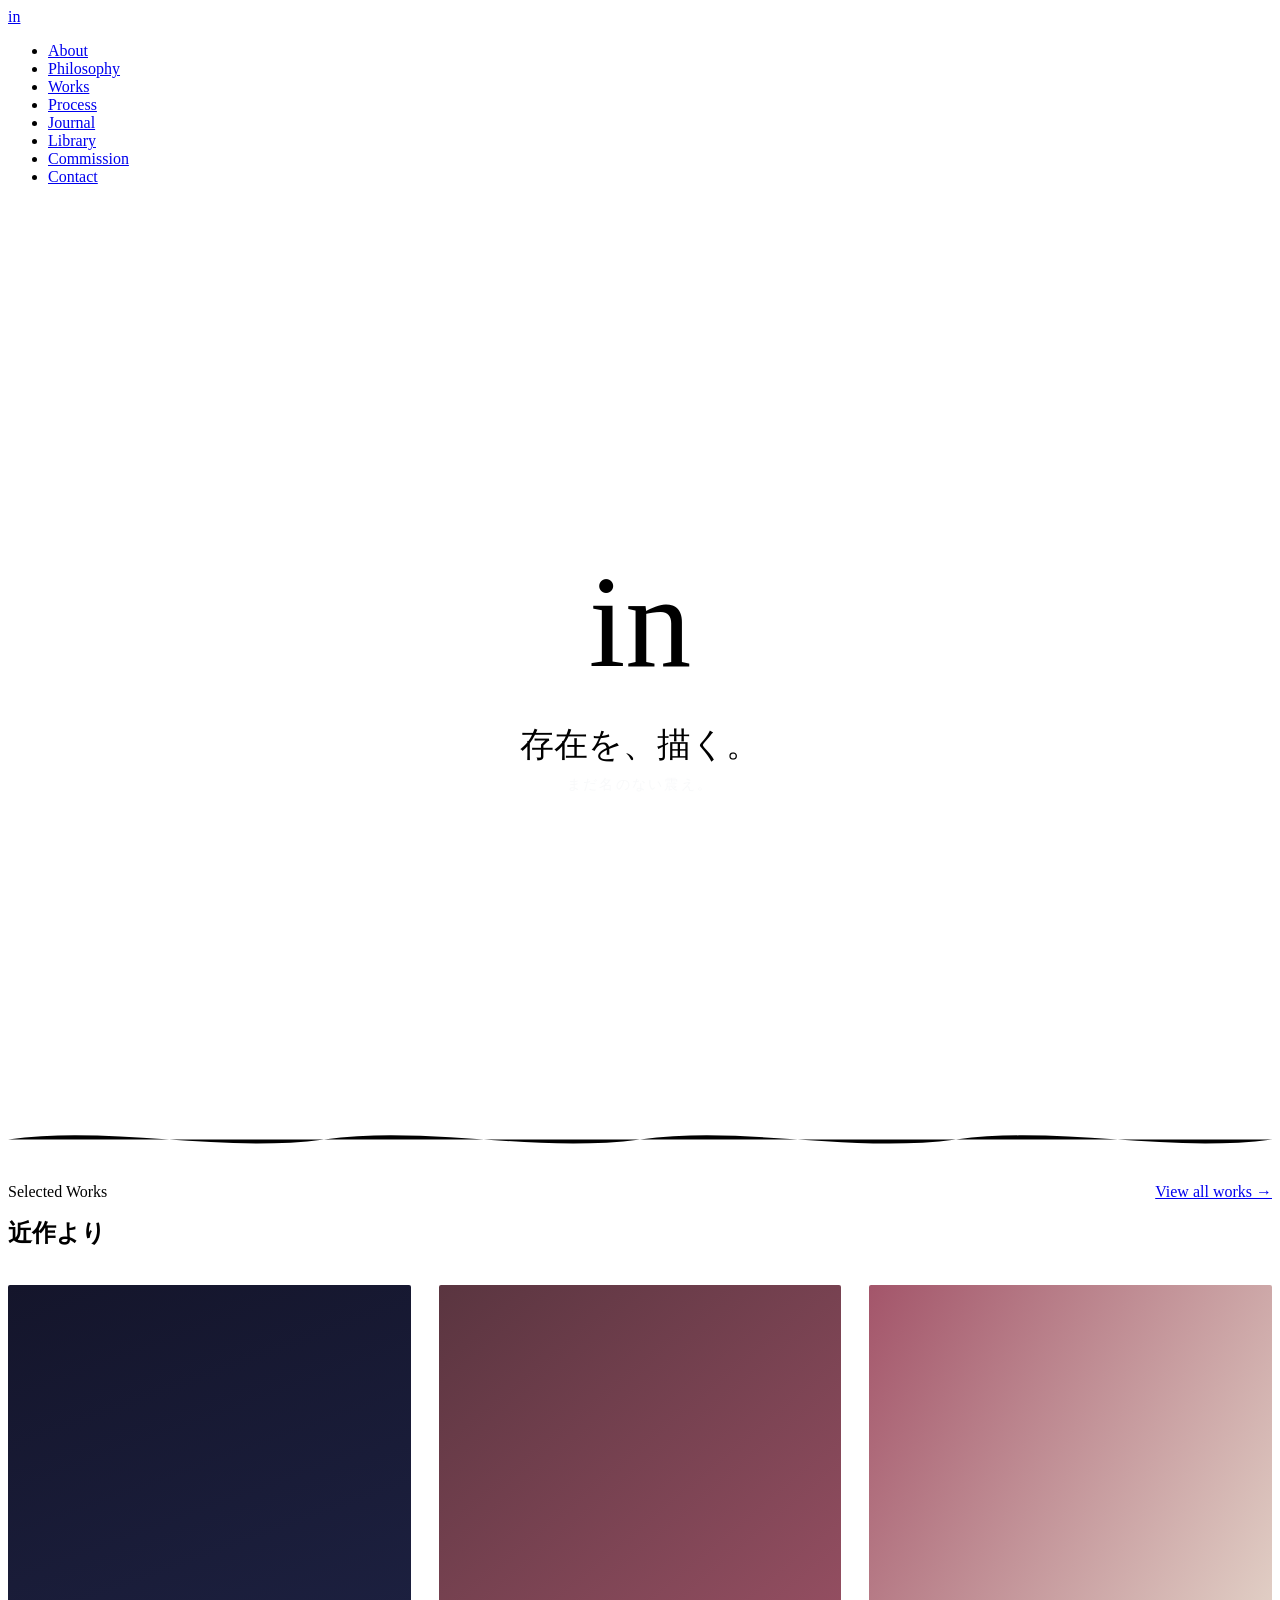
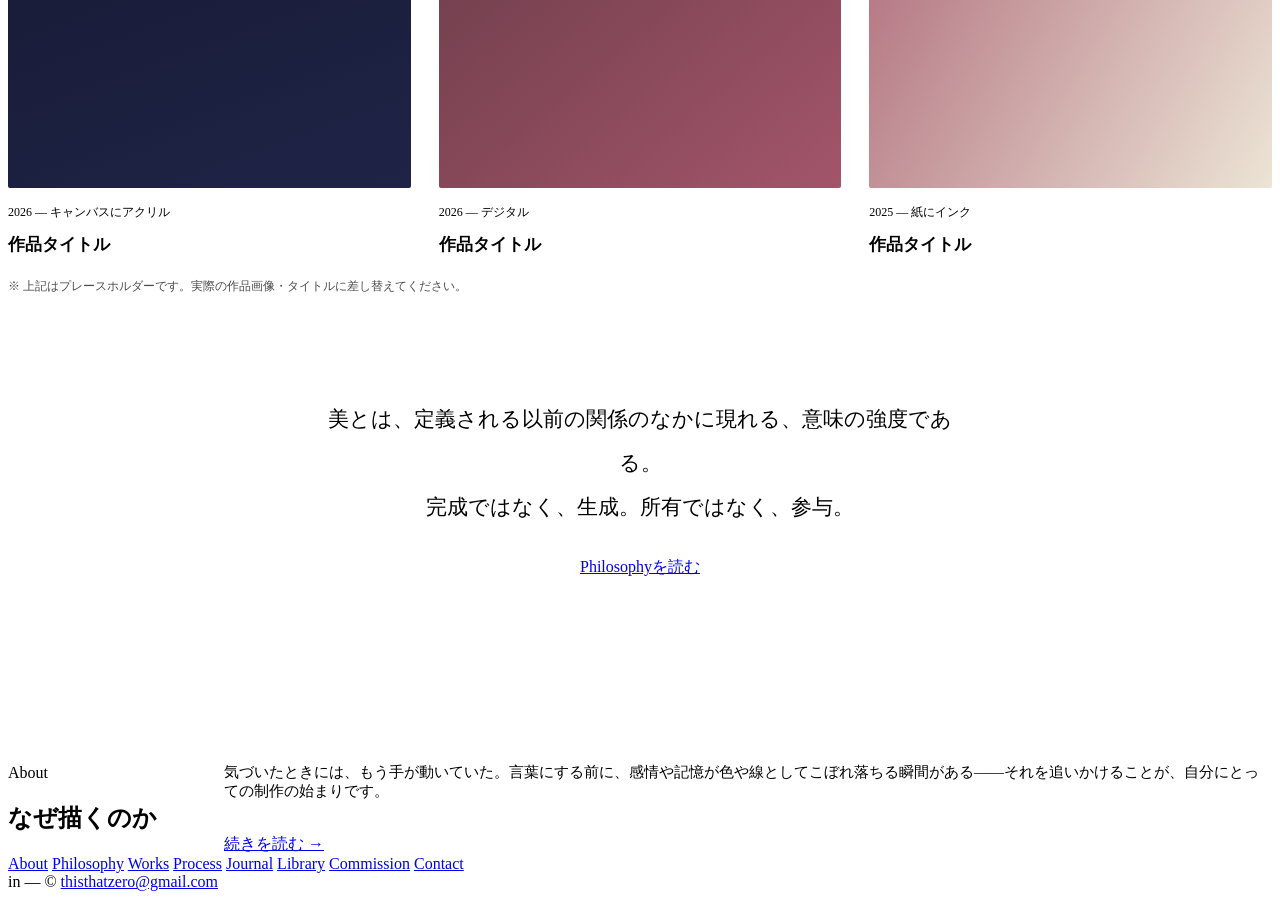
==== commit 18ea2365: "Add files via upload" ====
--- a/index.html
+++ b/index.html
@@ -11,7 +11,7 @@
 <link rel="stylesheet" href="assets/style.css">
 <style>
   .hero{
-    background: var(--field); color: var(--field-ink);
+    color: var(--field-ink);
     min-height: 86vh; display:flex; flex-direction:column;
     justify-content:center; align-items:center; text-align:center;
     padding: 80px 24px 60px; position:relative;
@@ -20,28 +20,27 @@
   .hero .line1{ font-family:var(--serif); font-size: clamp(22px,5vw,34px); margin:0 0 8px; }
   .hero .line2{ font-size:14px; letter-spacing:.16em; color:rgba(243,244,246,.55); margin:0; }
 
-  .rooms{
-    display:grid; grid-template-columns: repeat(4,1fr); gap:1px;
-    background: var(--hairline); border-top:1px solid var(--hairline);
-  }
-  .room{
-    background: var(--bg); padding: 40px 28px; text-decoration:none; color:var(--ink);
-    min-height: 180px; display:flex; flex-direction:column; justify-content:space-between;
-    transition: background .3s;
-  }
-  .room:hover{ background:#e9eaec; }
-  .room .num{ font-size:11px; letter-spacing:.1em; color:var(--ink-soft); }
-  .room h3{ margin:0; }
-  .room p{ font-size:13px; color:var(--ink-soft); margin:8px 0 0; line-height:1.7; }
-
-  @media (max-width:900px){ .rooms{ grid-template-columns: repeat(2,1fr); } }
-  @media (max-width:520px){ .rooms{ grid-template-columns: 1fr; } }
-
   .philosophy-teaser{ text-align:center; padding: 90px 0; }
   .philosophy-teaser p{
     font-family: var(--serif); font-size: clamp(17px,2.4vw,21px); line-height:2.1;
     max-width: 640px; margin: 0 auto 28px;
   }
+
+  .section-head{ display:flex; align-items:baseline; justify-content:space-between; gap:20px; flex-wrap:wrap; margin-bottom: 36px; }
+
+  .selected-works{ display:grid; grid-template-columns: repeat(3,1fr); gap: 28px; }
+  .sw-item{ text-decoration:none; color:var(--ink); display:block; }
+  .sw-item .art{ aspect-ratio: 4/5; border-radius:2px; overflow:hidden; margin-bottom:16px; }
+  .sw-item .art > div{ width:100%; height:100%; transition: transform 1s cubic-bezier(.16,1,.3,1); }
+  .sw-item:hover .art > div{ transform: scale(1.04); }
+  .sw-item .sw-meta{ font-size:12px; color:var(--ink-soft); }
+  .sw-item h3{ font-size:17px; margin: 2px 0 4px; }
+  @media (max-width:760px){ .selected-works{ grid-template-columns: 1fr 1fr; gap:18px; } }
+  @media (max-width:520px){ .selected-works{ grid-template-columns: 1fr; } }
+
+  .about-teaser{ display:flex; gap:56px; align-items:flex-start; flex-wrap:wrap; }
+  .about-teaser .lede{ font-size:15px; }
+  @media (max-width:640px){ .about-teaser{ gap:20px; } }
 </style>
 </head>
 <body>
@@ -62,7 +61,7 @@
   </div>
 </nav>
 
-<section class="hero">
+<section class="hero field-breathe">
   <p class="mark">in</p>
   <p class="line1">存在を、描く。</p>
   <p class="line2">まだ名のない震え。</p>
@@ -72,16 +71,35 @@
   <path id="t1" d="M0,20 C90,8 180,32 270,20 C360,8 450,32 540,20 C630,8 720,32 810,20 C900,8 990,32 1080,20"></path>
 </svg>
 
-<nav class="rooms" aria-label="section index">
-  <a class="room" href="about.html"><div><span class="num">01</span><h3>About</h3><p>なぜ描くのか。</p></div></a>
-  <a class="room" href="philosophy.html"><div><span class="num">02</span><h3>Philosophy</h3><p>世界観。「存在」の考え方。</p></div></a>
-  <a class="room" href="works.html"><div><span class="num">03</span><h3>Works</h3><p>作品。年・素材・サイズ・制作時間。</p></div></a>
-  <a class="room" href="process.html"><div><span class="num">04</span><h3>Process</h3><p>制作途中。写真・動画・ラフ・失敗作。</p></div></a>
-  <a class="room" href="journal.html"><div><span class="num">05</span><h3>Journal</h3><p>制作日記。考えていること。散歩。空。</p></div></a>
-  <a class="room" href="library.html"><div><span class="num">06</span><h3>Library</h3><p>影響を受けた本・映画・詩・音楽・哲学・美術。</p></div></a>
-  <a class="room" href="commission.html"><div><span class="num">07</span><h3>Commission</h3><p>依頼について。</p></div></a>
-  <a class="room" href="contact.html"><div><span class="num">08</span><h3>Contact</h3><p>問い合わせ。</p></div></a>
-</nav>
+<div class="wrap">
+  <section id="selected-works">
+    <div class="section-head">
+      <div>
+        <p class="eyebrow">Selected Works</p>
+        <h2 style="margin:0;">近作より</h2>
+      </div>
+      <a class="more" href="works.html">View all works →</a>
+    </div>
+    <div class="selected-works">
+      <a class="sw-item" href="works.html">
+        <div class="art"><div style="background:linear-gradient(160deg,#14152b,#1f2447);"></div></div>
+        <p class="sw-meta">2026 — キャンバスにアクリル</p>
+        <h3>作品タイトル</h3>
+      </a>
+      <a class="sw-item" href="works.html">
+        <div class="art"><div style="background:linear-gradient(140deg,#5a3540,#a3556a);"></div></div>
+        <p class="sw-meta">2026 — デジタル</p>
+        <h3>作品タイトル</h3>
+      </a>
+      <a class="sw-item" href="works.html">
+        <div class="art"><div style="background:linear-gradient(120deg,#a3556a,#ece4d5);"></div></div>
+        <p class="sw-meta">2025 — 紙にインク</p>
+        <h3>作品タイトル</h3>
+      </a>
+    </div>
+    <p style="margin-top:18px; font-size:12px; color:var(--ink-soft); opacity:.7;">※ 上記はプレースホルダーです。実際の作品画像・タイトルに差し替えてください。</p>
+  </section>
+</div>
 
 <div class="wrap">
   <div class="philosophy-teaser">
@@ -91,6 +109,32 @@
 </div>
 
 <div class="wrap">
+  <section id="about-teaser" style="border-top:1px solid var(--hairline); padding-top:80px;">
+    <div class="about-teaser">
+      <div style="flex:0 0 160px;">
+        <p class="eyebrow">About</p>
+        <h2 style="font-size:24px;">なぜ描くのか</h2>
+      </div>
+      <div style="flex:1; min-width:260px;">
+        <p class="lede">気づいたときには、もう手が動いていた。言葉にする前に、感情や記憶が色や線としてこぼれ落ちる瞬間がある——それを追いかけることが、自分にとっての制作の始まりです。</p>
+        <a class="more" href="about.html" style="display:inline-block; margin-top:18px;">続きを読む →</a>
+      </div>
+    </div>
+  </section>
+</div>
+
+<div class="wrap">
+  <nav class="index-nav" aria-label="section index">
+    <a href="about.html">About</a>
+    <a href="philosophy.html">Philosophy</a>
+    <a href="works.html">Works</a>
+    <a href="process.html">Process</a>
+    <a href="journal.html">Journal</a>
+    <a href="library.html">Library</a>
+    <a href="commission.html">Commission</a>
+    <a href="contact.html">Contact</a>
+  </nav>
+
   <footer class="site-footer">
     <span>in — © <span class="year"></span></span>
     <a href="mailto:thisthatzero@gmail.com">thisthatzero@gmail.com</a>
@@ -102,5 +146,6 @@
   animateTremor('t1', 0);
   document.querySelectorAll('.year').forEach(e=>e.textContent=new Date().getFullYear());
 </script>
+<script src="assets/reveal.js"></script>
 </body>
 </html>
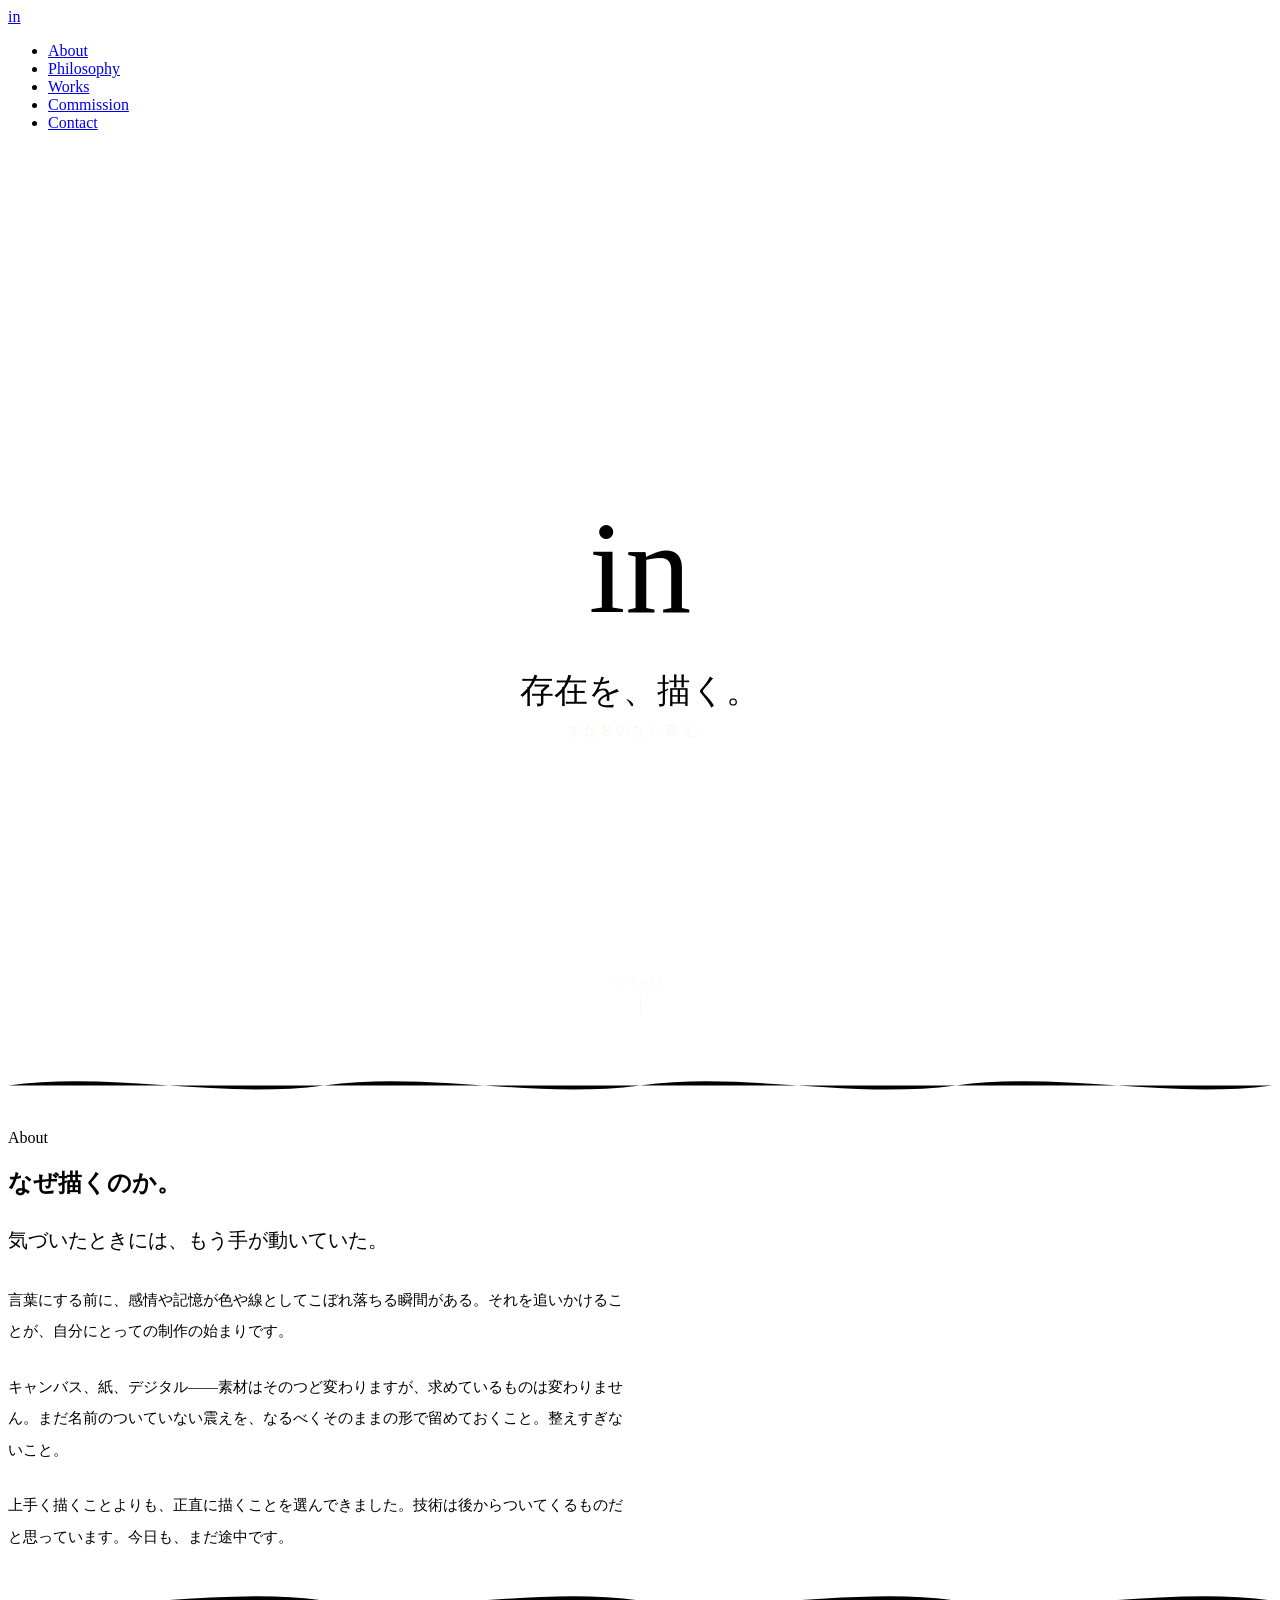
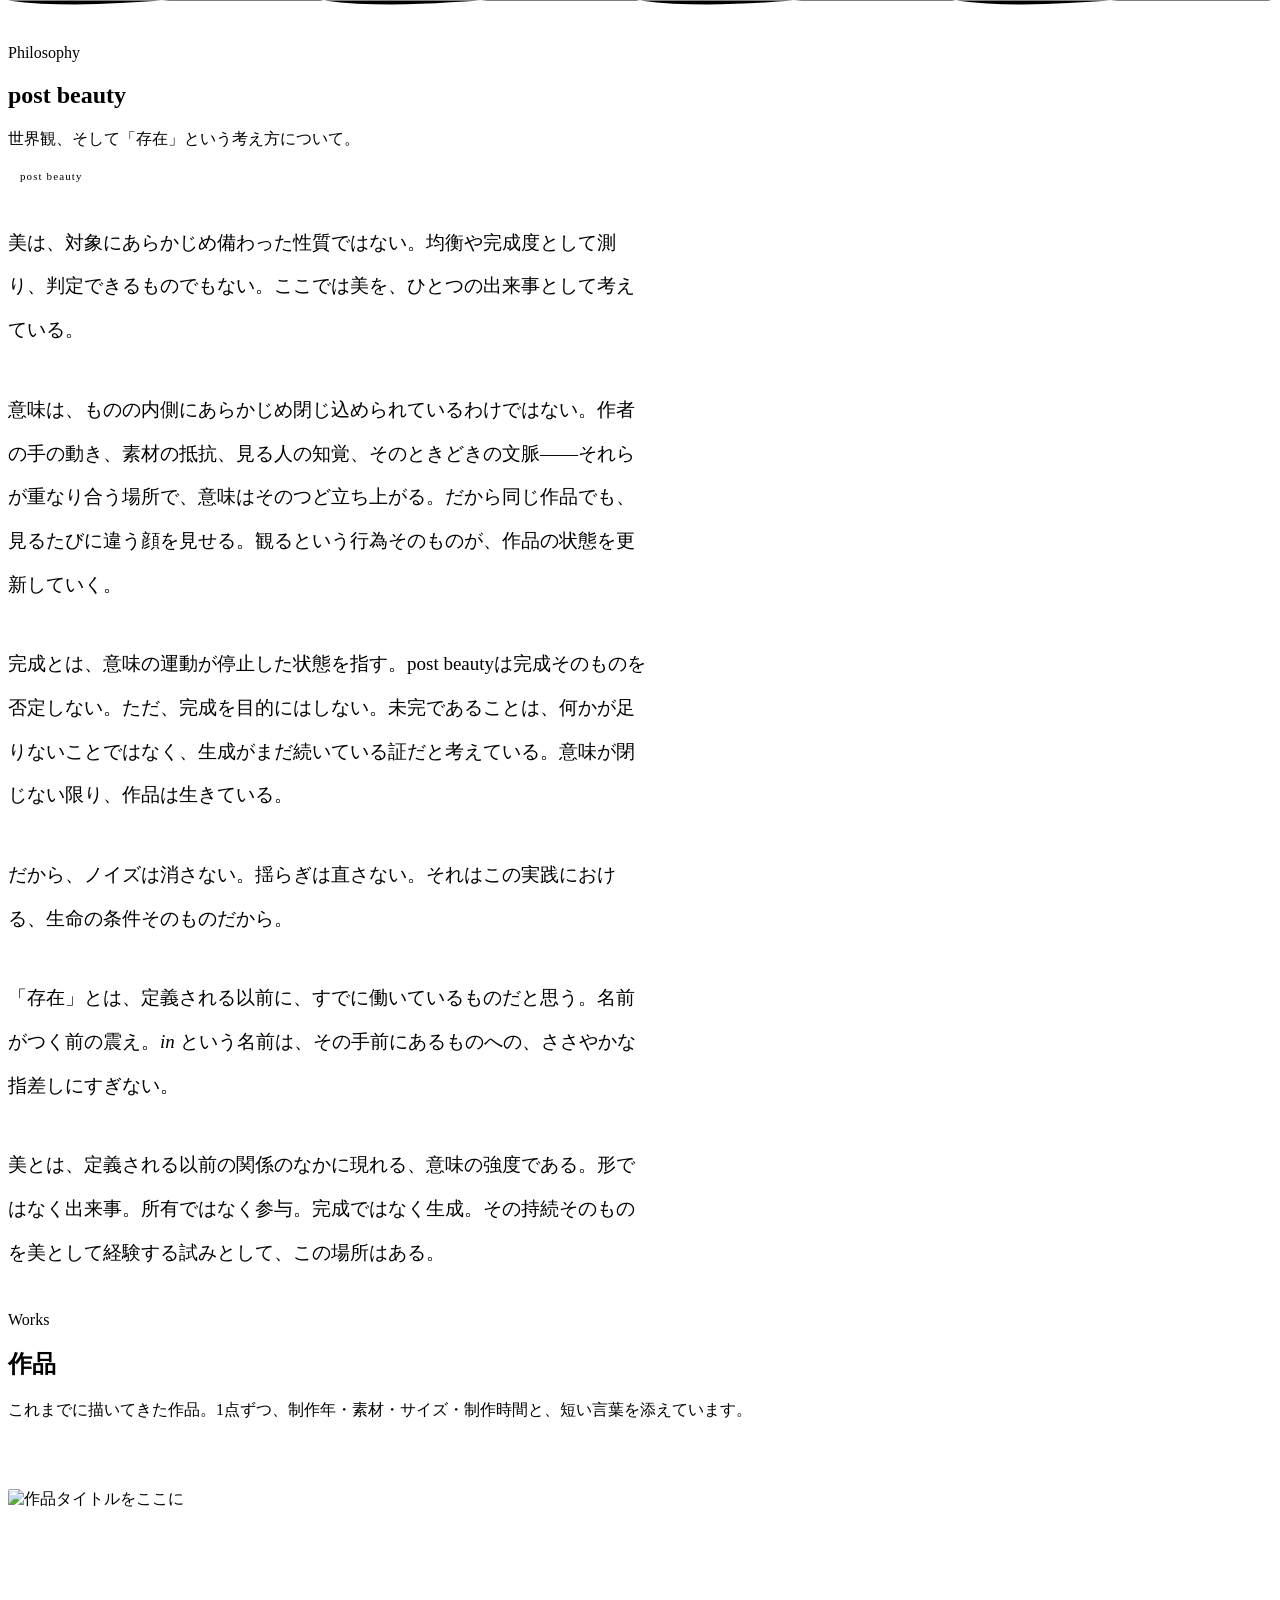
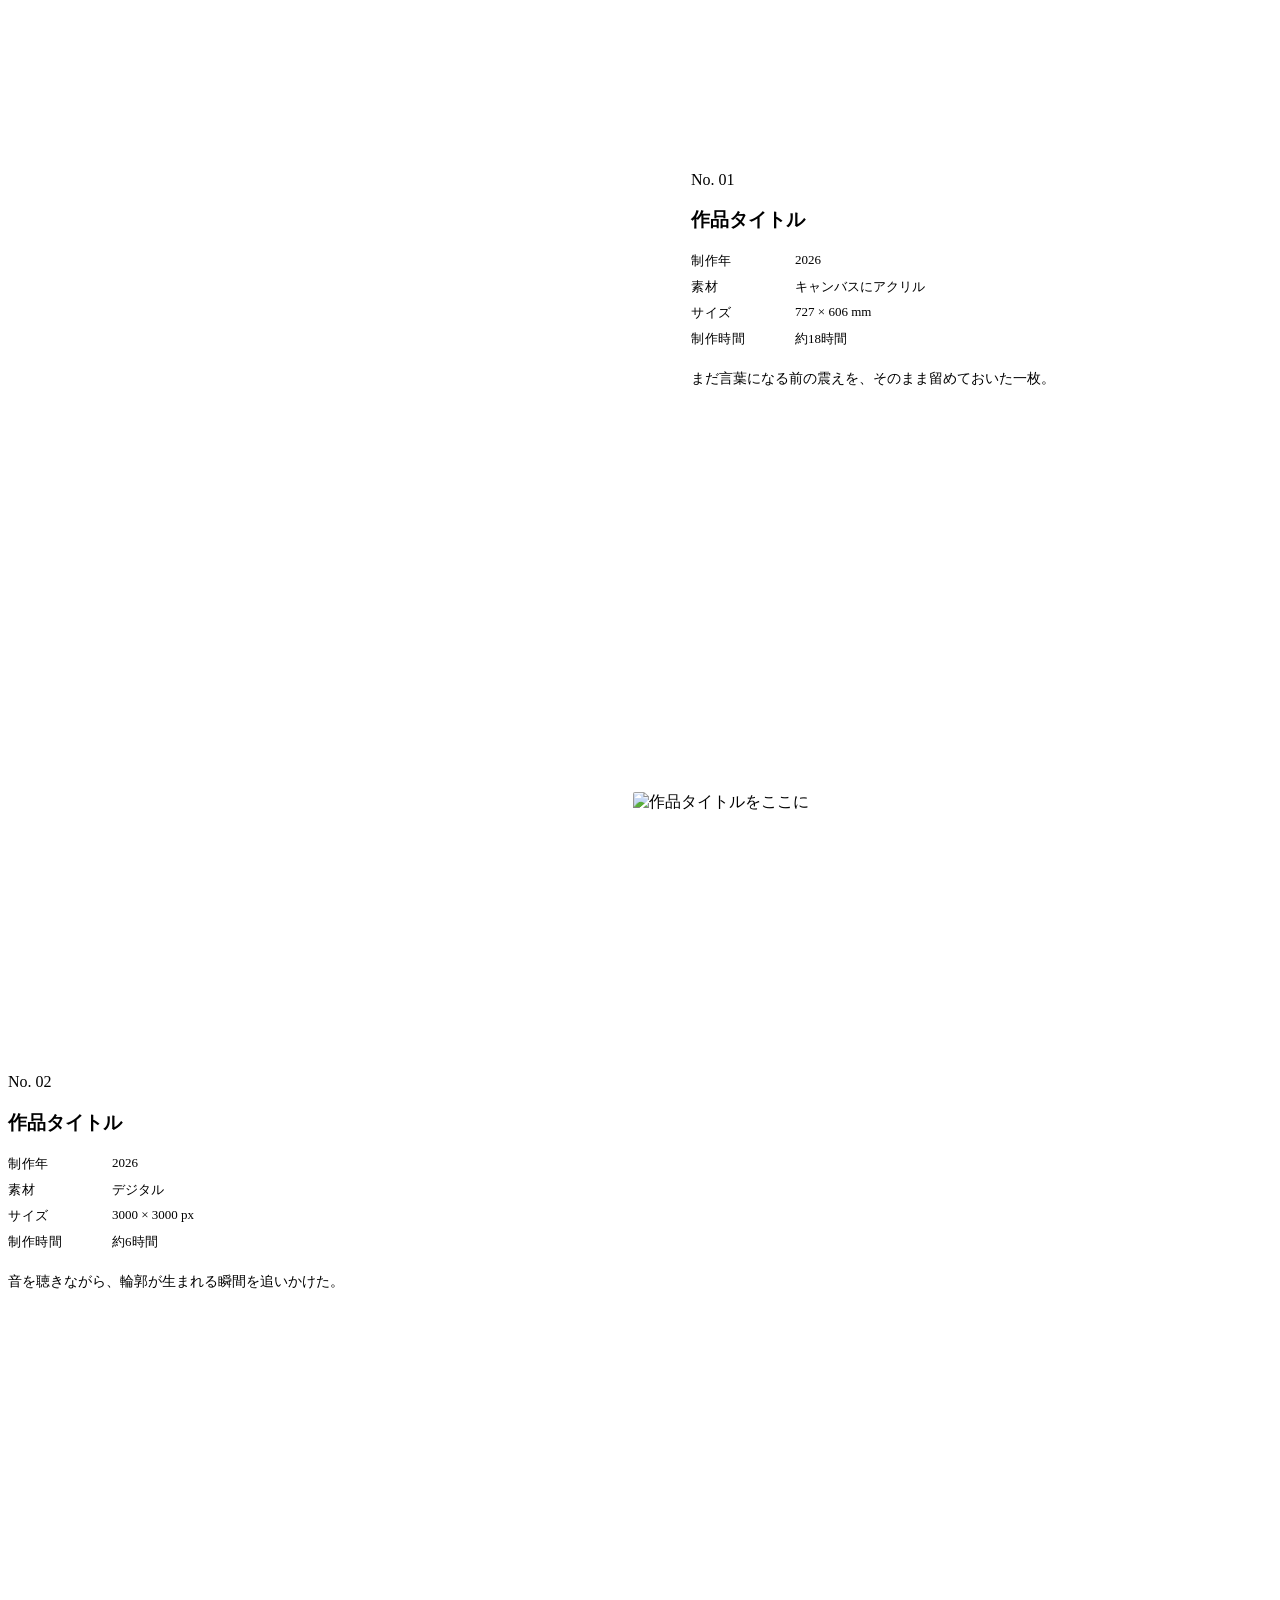
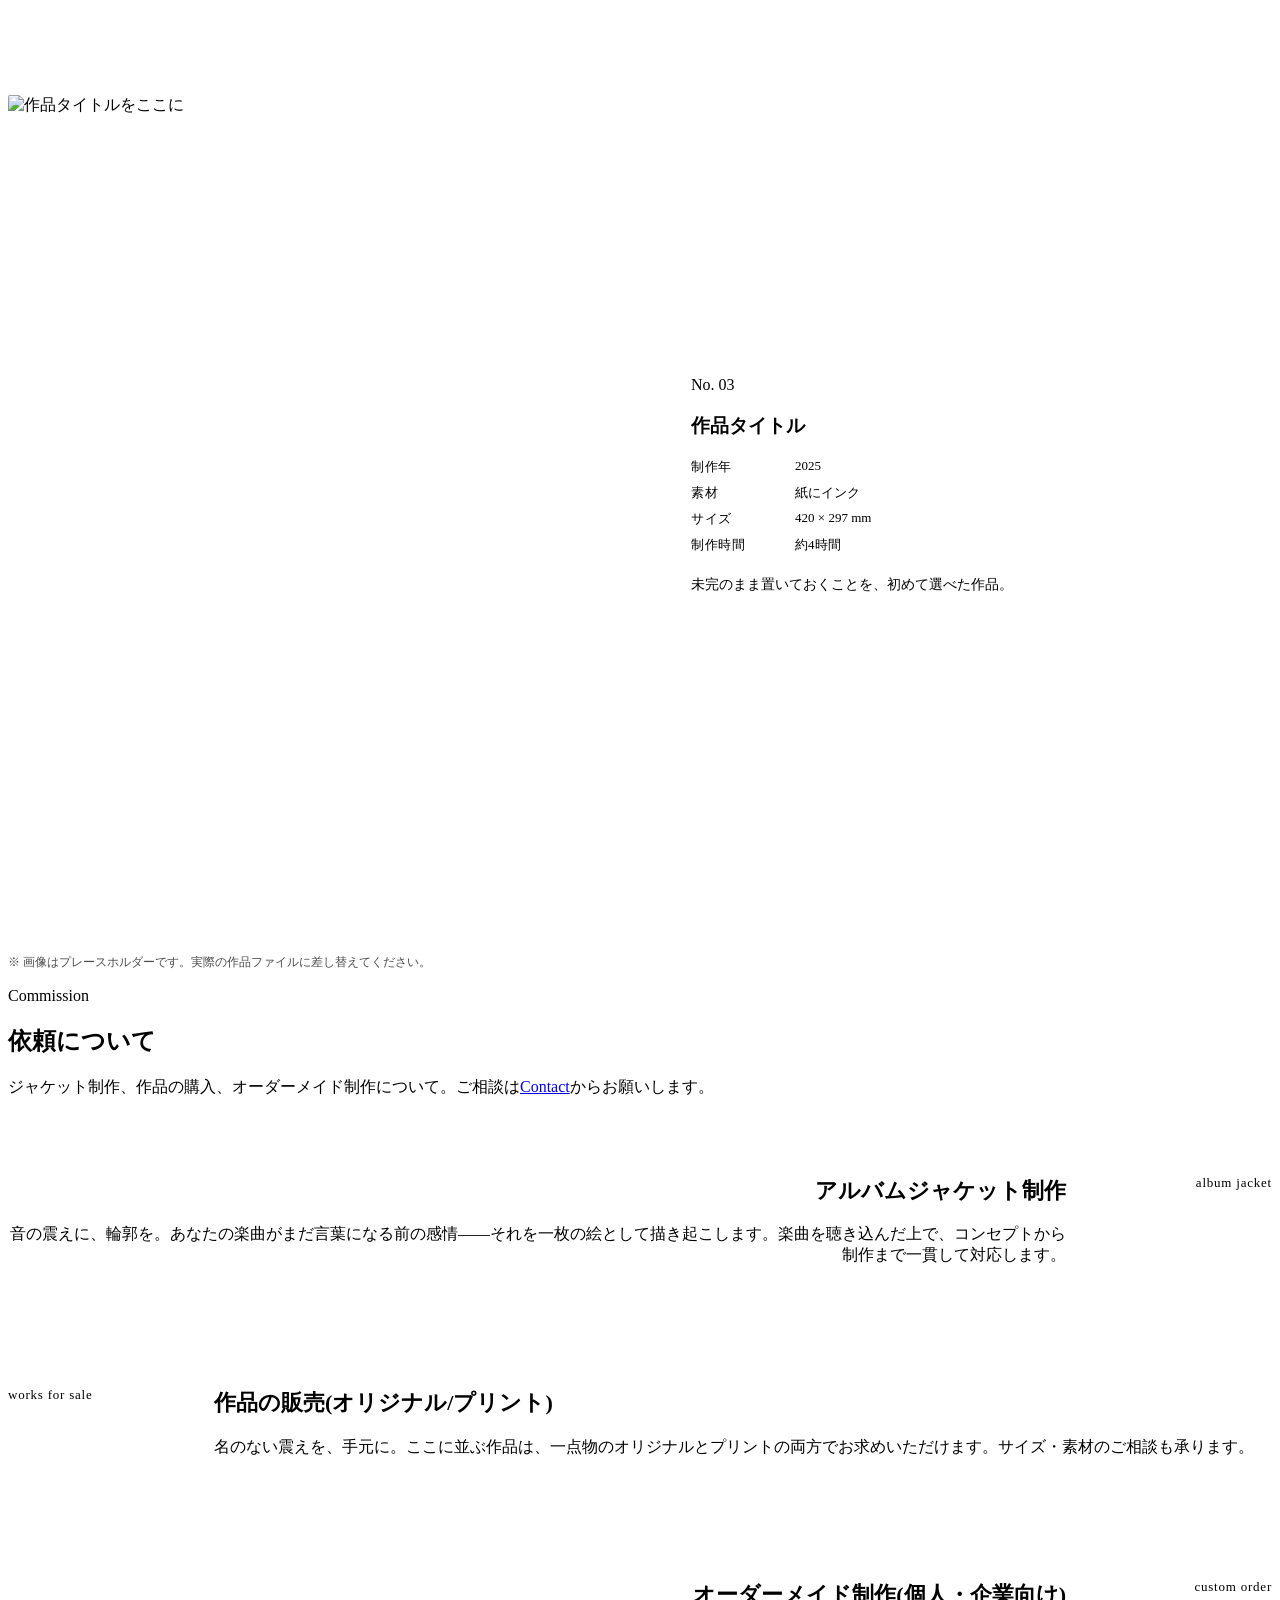
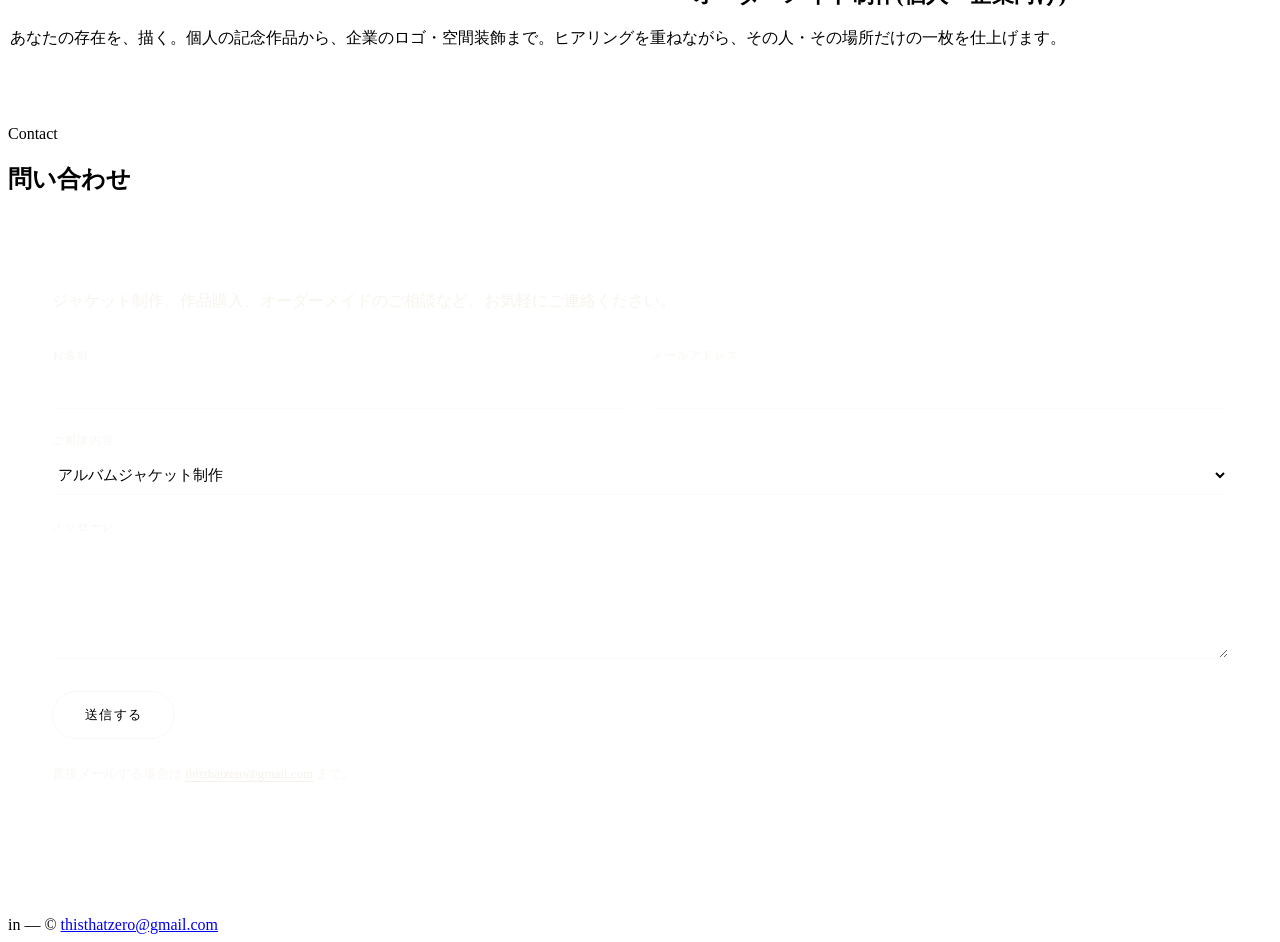
==== commit 839ecf4b: "Add files via upload" ====
--- a/index.html
+++ b/index.html
@@ -10,6 +10,7 @@
 <link href="https://fonts.googleapis.com/css2?family=Shippori+Mincho:wght@400;500;600;800&family=Zen+Kaku+Gothic+New:wght@300;400;500;700&display=swap" rel="stylesheet">
 <link rel="stylesheet" href="assets/style.css">
 <style>
+  /* ---- Hero ---- */
   .hero{
     color: var(--field-ink);
     min-height: 86vh; display:flex; flex-direction:column;
@@ -18,122 +19,257 @@
   }
   .hero .mark{ font-family:var(--serif); font-size: clamp(64px,14vw,132px); font-weight:500; margin:0 0 24px; }
   .hero .line1{ font-family:var(--serif); font-size: clamp(22px,5vw,34px); margin:0 0 8px; }
-  .hero .line2{ font-size:14px; letter-spacing:.16em; color:rgba(243,244,246,.55); margin:0; }
-
-  .philosophy-teaser{ text-align:center; padding: 90px 0; }
-  .philosophy-teaser p{
-    font-family: var(--serif); font-size: clamp(17px,2.4vw,21px); line-height:2.1;
-    max-width: 640px; margin: 0 auto 28px;
+  .hero .line2{ font-size:14px; letter-spacing:.16em; color:rgba(243,238,228,.55); margin:0; }
+  .hero .scroll-cue{
+    position:absolute; bottom:36px; font-size:11px; letter-spacing:.2em;
+    color:rgba(243,238,228,.4); display:flex; flex-direction:column; align-items:center; gap:8px;
   }
-
-  .section-head{ display:flex; align-items:baseline; justify-content:space-between; gap:20px; flex-wrap:wrap; margin-bottom: 36px; }
-
-  .selected-works{ display:grid; grid-template-columns: repeat(3,1fr); gap: 28px; }
-  .sw-item{ text-decoration:none; color:var(--ink); display:block; }
-  .sw-item .art{ aspect-ratio: 4/5; border-radius:2px; overflow:hidden; margin-bottom:16px; }
-  .sw-item .art > div{ width:100%; height:100%; transition: transform 1s cubic-bezier(.16,1,.3,1); }
-  .sw-item:hover .art > div{ transform: scale(1.04); }
-  .sw-item .sw-meta{ font-size:12px; color:var(--ink-soft); }
-  .sw-item h3{ font-size:17px; margin: 2px 0 4px; }
-  @media (max-width:760px){ .selected-works{ grid-template-columns: 1fr 1fr; gap:18px; } }
-  @media (max-width:520px){ .selected-works{ grid-template-columns: 1fr; } }
-
-  .about-teaser{ display:flex; gap:56px; align-items:flex-start; flex-wrap:wrap; }
-  .about-teaser .lede{ font-size:15px; }
-  @media (max-width:640px){ .about-teaser{ gap:20px; } }
+  .scroll-cue .stem{ width:1px; height:30px; background:linear-gradient(rgba(243,238,228,.5),transparent); animation: drift 2.2s ease-in-out infinite; }
+  @keyframes drift{ 0%,100%{ transform:scaleY(1); opacity:.5; } 50%{ transform:scaleY(1.3); opacity:1; } }
+
+  /* ---- About ---- */
+  .about-body p{ font-size:15px; line-height:2.1; color:var(--ink); max-width:620px; margin:0 0 24px; }
+  .about-body p:first-of-type{ font-family:var(--serif); font-size:20px; }
+
+  /* ---- Philosophy ---- */
+  .phi-body p{ font-family:var(--serif); font-size:clamp(16px,2vw,19px); line-height:2.3; max-width:640px; margin:0 0 36px; color:var(--ink); }
+  .phi-term{ display:inline-block; font-size:11px; letter-spacing:.1em; color:var(--rose); border:1px solid var(--rose); border-radius:999px; padding:3px 12px; margin:0 0 36px; }
+
+  /* ---- Works ---- */
+  .works-list{ display:flex; flex-direction:column; }
+  .work-entry{ display:grid; grid-template-columns: 1.1fr 1fr; gap:44px; padding:52px 0; border-top:1px solid var(--hairline); align-items:center; }
+  .work-entry:nth-child(even){ direction: rtl; }
+  .work-entry:nth-child(even) > *{ direction: ltr; }
+  .work-entry .art{ aspect-ratio:4/5; border-radius:2px; overflow:hidden; }
+  .work-entry .art > div, .work-entry .art img{ width:100%; height:100%; object-fit:cover; }
+  .work-meta dl{ display:grid; grid-template-columns:88px 1fr; gap:8px 16px; font-size:13px; margin:0 0 18px; }
+  .work-meta dt{ color:var(--ink-soft); letter-spacing:.04em; }
+  .work-meta dd{ margin:0; }
+  .work-meta .desc{ font-size:14px; line-height:1.9; color:var(--ink); }
+  @media (max-width:720px){ .work-entry, .work-entry:nth-child(even){ grid-template-columns:1fr; gap:18px; direction:ltr; } }
+
+  /* ---- Commission ---- */
+  .service{ display:flex; gap:56px; align-items:flex-start; padding:44px 0; border-top:1px solid var(--hairline); }
+  .service:nth-child(even){ flex-direction:row-reverse; text-align:right; }
+  .service:nth-child(even) .lede{ margin-left:auto; }
+  .service-name{ font-family:var(--serif); font-size:13px; letter-spacing:.06em; color:var(--ink-soft); flex:0 0 150px; padding-top:4px; }
+  .service-body{ flex:1; }
+  @media (max-width:720px){ .service, .service:nth-child(even){ flex-direction:column; text-align:left; gap:14px; } .service:nth-child(even) .lede{ margin-left:0; } }
+
+  /* ---- Contact ---- */
+  .contact-panel{ color: var(--field-ink); border-radius:4px; padding:60px 44px; }
+  .contact-panel .eyebrow{ color: var(--rose); }
+  .contact-panel .lede{ color: rgba(243,238,228,.65); }
+  form{ margin-top:36px; display:grid; grid-template-columns:1fr 1fr; gap:24px; }
+  .field{ display:flex; flex-direction:column; gap:8px; }
+  .field.full{ grid-column:1/-1; }
+  label{ font-size:11px; letter-spacing:.14em; text-transform:uppercase; color:rgba(243,238,228,.5); }
+  input, select, textarea{
+    background:transparent; border:none; border-bottom:1px solid rgba(243,238,228,.25);
+    color:var(--field-ink); font-family:var(--sans); font-size:15px; padding:10px 2px; outline:none;
+    transition:border-color .3s;
+  }
+  input:focus, select:focus, textarea:focus{ border-color:var(--rose); }
+  select option{ color:#1b1a22; }
+  textarea{ resize:vertical; min-height:96px; }
+  button[type="submit"]{
+    grid-column:1/-1; justify-self:start; margin-top:8px; background:none;
+    border:1px solid rgba(243,238,228,.4); color:var(--field-ink); font-family:var(--sans);
+    font-size:13px; letter-spacing:.1em; padding:14px 32px; border-radius:999px; cursor:pointer;
+    transition:background .3s, color .3s, border-color .3s;
+  }
+  button[type="submit"]:hover{ background:var(--rose); border-color:var(--rose); color:#fff; }
+  .form-status{ grid-column:1/-1; font-size:13px; color:rgba(243,238,228,.7); display:none; }
+  .form-status.visible{ display:block; }
+  .direct-mail{ margin-top:26px; font-size:13px; color:rgba(243,238,228,.45); }
+  .direct-mail a{ color:rgba(243,238,228,.75); text-decoration:underline; text-underline-offset:3px; }
+  @media (max-width:620px){ form{ grid-template-columns:1fr; } .contact-panel{ padding:44px 22px; } }
 </style>
 </head>
 <body>
 
 <nav class="site-nav">
   <div class="wrap">
-    <a class="logo" href="index.html">in</a>
+    <a class="logo" href="#top">in</a>
     <ul>
-      <li><a href="about.html">About</a></li>
-      <li><a href="philosophy.html">Philosophy</a></li>
-      <li><a href="works.html">Works</a></li>
-      <li><a href="process.html">Process</a></li>
-      <li><a href="journal.html">Journal</a></li>
-      <li><a href="library.html">Library</a></li>
-      <li><a href="commission.html">Commission</a></li>
-      <li><a href="contact.html">Contact</a></li>
+      <li><a href="#about">About</a></li>
+      <li><a href="#philosophy">Philosophy</a></li>
+      <li><a href="#works">Works</a></li>
+      <li><a href="#commission">Commission</a></li>
+      <li><a href="#contact">Contact</a></li>
     </ul>
   </div>
 </nav>
 
-<section class="hero field-breathe">
+<section class="hero field-breathe" id="top">
   <p class="mark">in</p>
   <p class="line1">存在を、描く。</p>
   <p class="line2">まだ名のない震え。</p>
+  <div class="scroll-cue"><span>SCROLL</span><span class="stem"></span></div>
 </section>
 
 <svg class="tremor" viewBox="0 0 1080 40" preserveAspectRatio="none">
   <path id="t1" d="M0,20 C90,8 180,32 270,20 C360,8 450,32 540,20 C630,8 720,32 810,20 C900,8 990,32 1080,20"></path>
 </svg>
 
+<div class="wrap narrow">
+  <section class="page-hero" id="about">
+    <p class="eyebrow">About</p>
+    <h1>なぜ描くのか。</h1>
+  </section>
+  <section class="about-body" style="padding-top:0;">
+    <!-- ここは構成のたたき台です。実際の言葉に差し替えてください。 -->
+    <p>気づいたときには、もう手が動いていた。</p>
+    <p>言葉にする前に、感情や記憶が色や線としてこぼれ落ちる瞬間がある。それを追いかけることが、自分にとっての制作の始まりです。</p>
+    <p>キャンバス、紙、デジタル——素材はそのつど変わりますが、求めているものは変わりません。まだ名前のついていない震えを、なるべくそのままの形で留めておくこと。整えすぎないこと。</p>
+    <p>上手く描くことよりも、正直に描くことを選んできました。技術は後からついてくるものだと思っています。今日も、まだ途中です。</p>
+  </section>
+</div>
+
+<svg class="tremor" viewBox="0 0 1080 40" preserveAspectRatio="none">
+  <path id="t2" d="M0,20 C90,32 180,8 270,20 C360,32 450,8 540,20 C630,32 720,8 810,20 C900,32 990,8 1080,20"></path>
+</svg>
+
+<div class="wrap narrow">
+  <section class="page-hero" id="philosophy">
+    <p class="eyebrow">Philosophy</p>
+    <h2>post beauty</h2>
+    <p class="lede">世界観、そして「存在」という考え方について。</p>
+  </section>
+  <section class="phi-body" style="padding-top:0;">
+    <span class="phi-term">post beauty</span>
+    <p>美は、対象にあらかじめ備わった性質ではない。均衡や完成度として測り、判定できるものでもない。ここでは美を、ひとつの出来事として考えている。</p>
+    <p>意味は、ものの内側にあらかじめ閉じ込められているわけではない。作者の手の動き、素材の抵抗、見る人の知覚、そのときどきの文脈——それらが重なり合う場所で、意味はそのつど立ち上がる。だから同じ作品でも、見るたびに違う顔を見せる。観るという行為そのものが、作品の状態を更新していく。</p>
+    <p>完成とは、意味の運動が停止した状態を指す。post beautyは完成そのものを否定しない。ただ、完成を目的にはしない。未完であることは、何かが足りないことではなく、生成がまだ続いている証だと考えている。意味が閉じない限り、作品は生きている。</p>
+    <p>だから、ノイズは消さない。揺らぎは直さない。それはこの実践における、生命の条件そのものだから。</p>
+    <p>「存在」とは、定義される以前に、すでに働いているものだと思う。名前がつく前の震え。<em>in</em> という名前は、その手前にあるものへの、ささやかな指差しにすぎない。</p>
+    <p>美とは、定義される以前の関係のなかに現れる、意味の強度である。形ではなく出来事。所有ではなく参与。完成ではなく生成。その持続そのものを美として経験する試みとして、この場所はある。</p>
+  </section>
+</div>
+
 <div class="wrap">
-  <section id="selected-works">
-    <div class="section-head">
-      <div>
-        <p class="eyebrow">Selected Works</p>
-        <h2 style="margin:0;">近作より</h2>
-      </div>
-      <a class="more" href="works.html">View all works →</a>
+  <section class="page-hero" id="works">
+    <p class="eyebrow">Works</p>
+    <h1>作品</h1>
+    <p class="lede">これまでに描いてきた作品。1点ずつ、制作年・素材・サイズ・制作時間と、短い言葉を添えています。</p>
+  </section>
+
+  <!-- 以下は構成のサンプルです。1作品につき .work-entry を1ブロック複製し、
+       画像パス・年・素材・サイズ・制作時間・文章を差し替えてください。 -->
+  <div class="works-list">
+    <article class="work-entry">
+      <div class="art"><img src="works/01.jpg" alt="作品タイトルをここに" loading="lazy"></div>
+      <div class="work-meta">
+        <span class="cat-no">No. 01</span>
+        <h3>作品タイトル</h3>
+        <dl>
+          <dt>制作年</dt><dd>2026</dd>
+          <dt>素材</dt><dd>キャンバスにアクリル</dd>
+          <dt>サイズ</dt><dd>727 × 606 mm</dd>
+          <dt>制作時間</dt><dd>約18時間</dd>
+        </dl>
+        <p class="desc">まだ言葉になる前の震えを、そのまま留めておいた一枚。</p>
+      </div>
+    </article>
+
+    <article class="work-entry">
+      <div class="art"><img src="works/02.jpg" alt="作品タイトルをここに" loading="lazy"></div>
+      <div class="work-meta">
+        <span class="cat-no">No. 02</span>
+        <h3>作品タイトル</h3>
+        <dl>
+          <dt>制作年</dt><dd>2026</dd>
+          <dt>素材</dt><dd>デジタル</dd>
+          <dt>サイズ</dt><dd>3000 × 3000 px</dd>
+          <dt>制作時間</dt><dd>約6時間</dd>
+        </dl>
+        <p class="desc">音を聴きながら、輪郭が生まれる瞬間を追いかけた。</p>
+      </div>
+    </article>
+
+    <article class="work-entry">
+      <div class="art"><img src="works/03.jpg" alt="作品タイトルをここに" loading="lazy"></div>
+      <div class="work-meta">
+        <span class="cat-no">No. 03</span>
+        <h3>作品タイトル</h3>
+        <dl>
+          <dt>制作年</dt><dd>2025</dd>
+          <dt>素材</dt><dd>紙にインク</dd>
+          <dt>サイズ</dt><dd>420 × 297 mm</dd>
+          <dt>制作時間</dt><dd>約4時間</dd>
+        </dl>
+        <p class="desc">未完のまま置いておくことを、初めて選べた作品。</p>
+      </div>
+    </article>
+  </div>
+  <p style="margin-top:8px; font-size:12px; color:var(--ink-soft); opacity:.7;">※ 画像はプレースホルダーです。実際の作品ファイルに差し替えてください。</p>
+</div>
+
+<div class="wrap">
+  <section class="page-hero" id="commission">
+    <p class="eyebrow">Commission</p>
+    <h1>依頼について</h1>
+    <p class="lede">ジャケット制作、作品の購入、オーダーメイド制作について。ご相談は<a href="#contact" style="border-bottom:1px solid var(--rose);">Contact</a>からお願いします。</p>
+  </section>
+
+  <div class="service">
+    <p class="service-name">album jacket</p>
+    <div class="service-body">
+      <h2 style="font-size:22px;">アルバムジャケット制作</h2>
+      <p class="lede">音の震えに、輪郭を。あなたの楽曲がまだ言葉になる前の感情——それを一枚の絵として描き起こします。楽曲を聴き込んだ上で、コンセプトから制作まで一貫して対応します。</p>
     </div>
-    <div class="selected-works">
-      <a class="sw-item" href="works.html">
-        <div class="art"><div style="background:linear-gradient(160deg,#14152b,#1f2447);"></div></div>
-        <p class="sw-meta">2026 — キャンバスにアクリル</p>
-        <h3>作品タイトル</h3>
-      </a>
-      <a class="sw-item" href="works.html">
-        <div class="art"><div style="background:linear-gradient(140deg,#5a3540,#a3556a);"></div></div>
-        <p class="sw-meta">2026 — デジタル</p>
-        <h3>作品タイトル</h3>
-      </a>
-      <a class="sw-item" href="works.html">
-        <div class="art"><div style="background:linear-gradient(120deg,#a3556a,#ece4d5);"></div></div>
-        <p class="sw-meta">2025 — 紙にインク</p>
-        <h3>作品タイトル</h3>
-      </a>
+  </div>
+  <div class="service">
+    <p class="service-name">works for sale</p>
+    <div class="service-body">
+      <h2 style="font-size:22px;">作品の販売(オリジナル/プリント)</h2>
+      <p class="lede">名のない震えを、手元に。ここに並ぶ作品は、一点物のオリジナルとプリントの両方でお求めいただけます。サイズ・素材のご相談も承ります。</p>
     </div>
-    <p style="margin-top:18px; font-size:12px; color:var(--ink-soft); opacity:.7;">※ 上記はプレースホルダーです。実際の作品画像・タイトルに差し替えてください。</p>
-  </section>
+  </div>
+  <div class="service">
+    <p class="service-name">custom order</p>
+    <div class="service-body">
+      <h2 style="font-size:22px;">オーダーメイド制作(個人・企業向け)</h2>
+      <p class="lede">あなたの存在を、描く。個人の記念作品から、企業のロゴ・空間装飾まで。ヒアリングを重ねながら、その人・その場所だけの一枚を仕上げます。</p>
+    </div>
+  </div>
 </div>
 
 <div class="wrap">
-  <div class="philosophy-teaser">
-    <p>美とは、定義される以前の関係のなかに現れる、意味の強度である。<br>完成ではなく、生成。所有ではなく、参与。</p>
-    <a class="btn" href="philosophy.html">Philosophyを読む</a>
-  </div>
-</div>
-
-<div class="wrap">
-  <section id="about-teaser" style="border-top:1px solid var(--hairline); padding-top:80px;">
-    <div class="about-teaser">
-      <div style="flex:0 0 160px;">
-        <p class="eyebrow">About</p>
-        <h2 style="font-size:24px;">なぜ描くのか</h2>
-      </div>
-      <div style="flex:1; min-width:260px;">
-        <p class="lede">気づいたときには、もう手が動いていた。言葉にする前に、感情や記憶が色や線としてこぼれ落ちる瞬間がある——それを追いかけることが、自分にとっての制作の始まりです。</p>
-        <a class="more" href="about.html" style="display:inline-block; margin-top:18px;">続きを読む →</a>
-      </div>
-    </div>
-  </section>
-</div>
-
-<div class="wrap">
-  <nav class="index-nav" aria-label="section index">
-    <a href="about.html">About</a>
-    <a href="philosophy.html">Philosophy</a>
-    <a href="works.html">Works</a>
-    <a href="process.html">Process</a>
-    <a href="journal.html">Journal</a>
-    <a href="library.html">Library</a>
-    <a href="commission.html">Commission</a>
-    <a href="contact.html">Contact</a>
-  </nav>
+  <section class="page-hero" id="contact">
+    <p class="eyebrow">Contact</p>
+    <h1>問い合わせ</h1>
+  </section>
+
+  <section class="contact-panel field-breathe" style="margin-bottom:60px;">
+    <p class="lede">ジャケット制作、作品購入、オーダーメイドのご相談など、お気軽にご連絡ください。</p>
+    <form id="contactForm">
+      <div class="field">
+        <label for="name">お名前</label>
+        <input type="text" id="name" name="name" required>
+      </div>
+      <div class="field">
+        <label for="email">メールアドレス</label>
+        <input type="email" id="email" name="email" required>
+      </div>
+      <div class="field full">
+        <label for="type">ご相談内容</label>
+        <select id="type" name="type">
+          <option value="jacket">アルバムジャケット制作</option>
+          <option value="purchase">作品購入</option>
+          <option value="commission">オーダーメイド制作</option>
+          <option value="other">その他</option>
+        </select>
+      </div>
+      <div class="field full">
+        <label for="message">メッセージ</label>
+        <textarea id="message" name="message" required></textarea>
+      </div>
+      <button type="submit">送信する</button>
+      <p class="form-status" id="formStatus"></p>
+    </form>
+    <p class="direct-mail">直接メールする場合は <a href="mailto:thisthatzero@gmail.com">thisthatzero@gmail.com</a> まで。</p>
+  </section>
 
   <footer class="site-footer">
     <span>in — © <span class="year"></span></span>
@@ -144,7 +280,29 @@
 <script src="assets/tremor.js"></script>
 <script>
   animateTremor('t1', 0);
+  animateTremor('t2', 3);
   document.querySelectorAll('.year').forEach(e=>e.textContent=new Date().getFullYear());
+
+  const form = document.getElementById('contactForm');
+  const status = document.getElementById('formStatus');
+  form.addEventListener('submit', function(e){
+    e.preventDefault();
+    status.textContent = 'まだ送信先が設定されていません。設定後にご案内します。';
+    status.classList.add('visible');
+  });
+
+  // Scroll-spy: highlight the current section's nav link
+  const navLinks = document.querySelectorAll('.site-nav a[href^="#"]');
+  const sections = Array.from(navLinks).map(a => document.querySelector(a.getAttribute('href'))).filter(Boolean);
+  const spy = new IntersectionObserver(entries => {
+    entries.forEach(entry => {
+      const link = document.querySelector('.site-nav a[href="#' + entry.target.id + '"]');
+      if(!link) return;
+      if(entry.isIntersecting) navLinks.forEach(l => l.classList.remove('active'));
+      if(entry.isIntersecting) link.classList.add('active');
+    });
+  }, { rootMargin: '-45% 0px -50% 0px' });
+  sections.forEach(s => spy.observe(s));
 </script>
 <script src="assets/reveal.js"></script>
 </body>
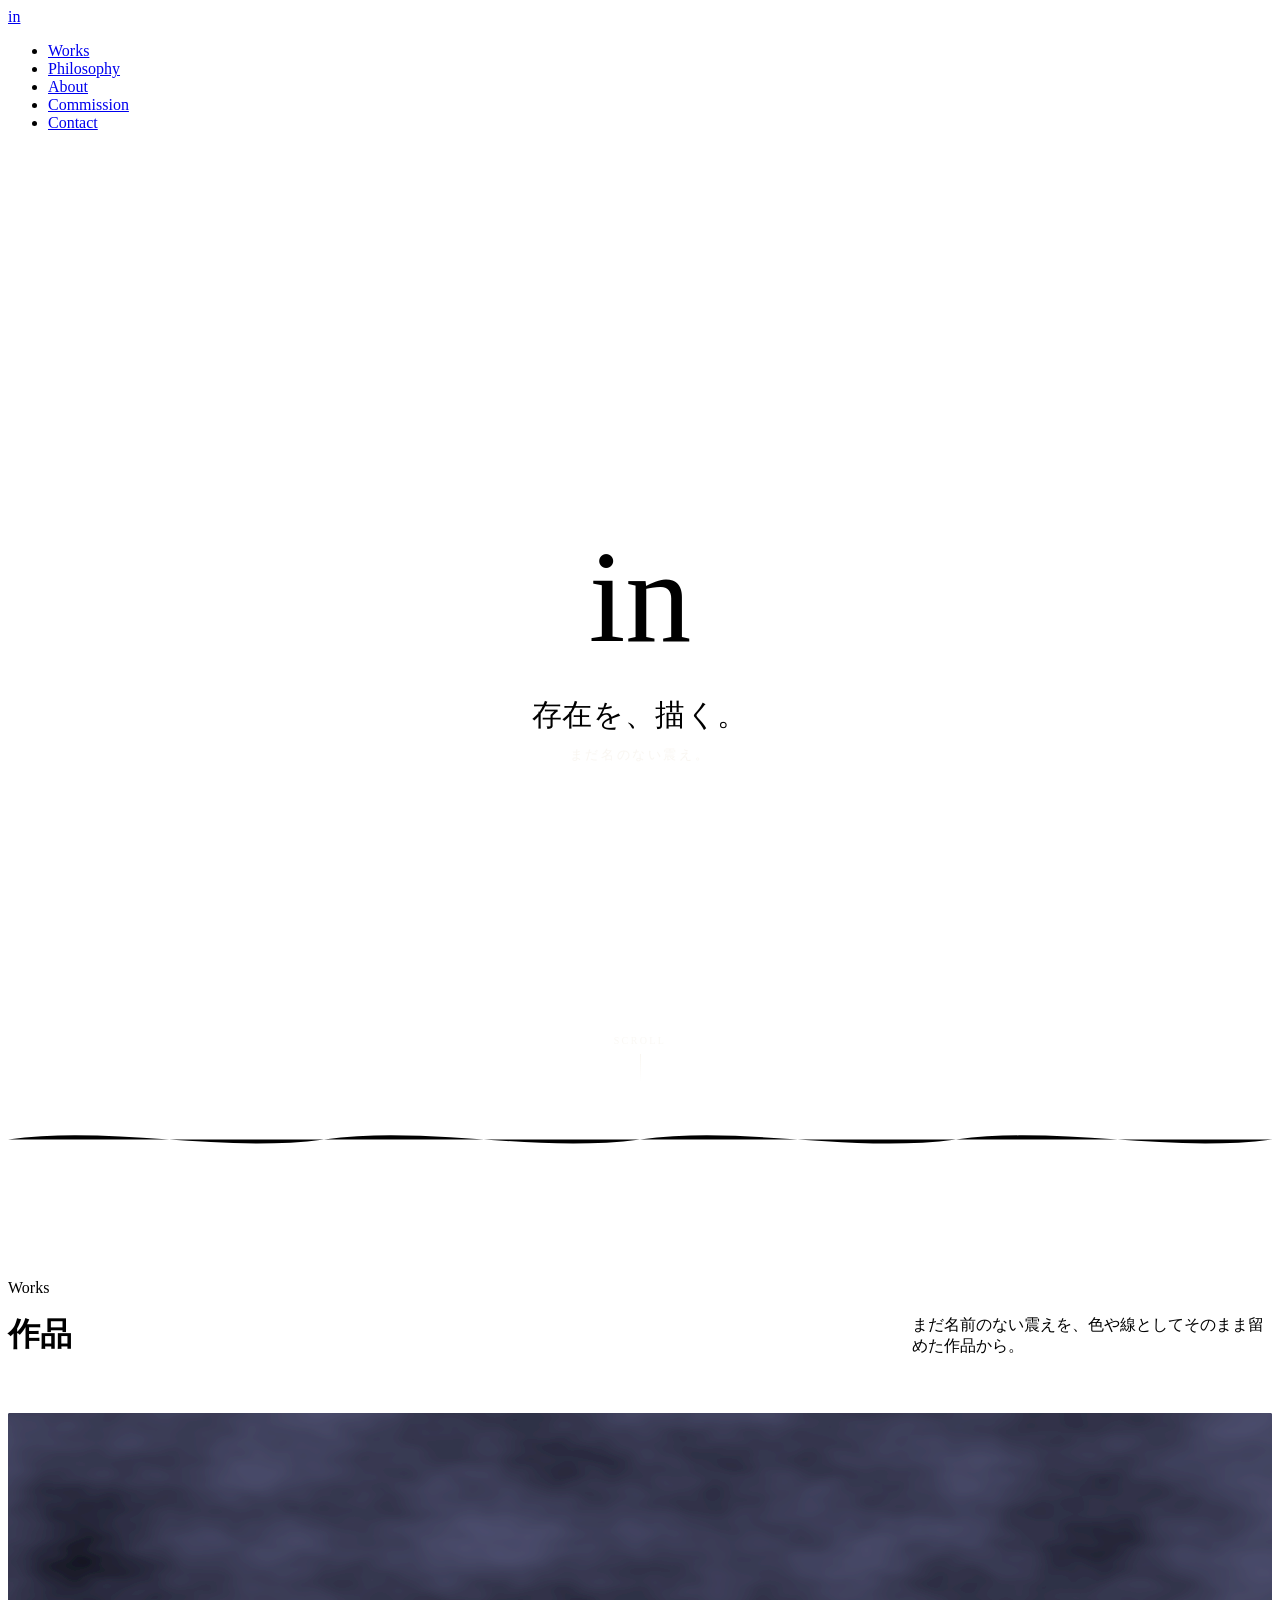
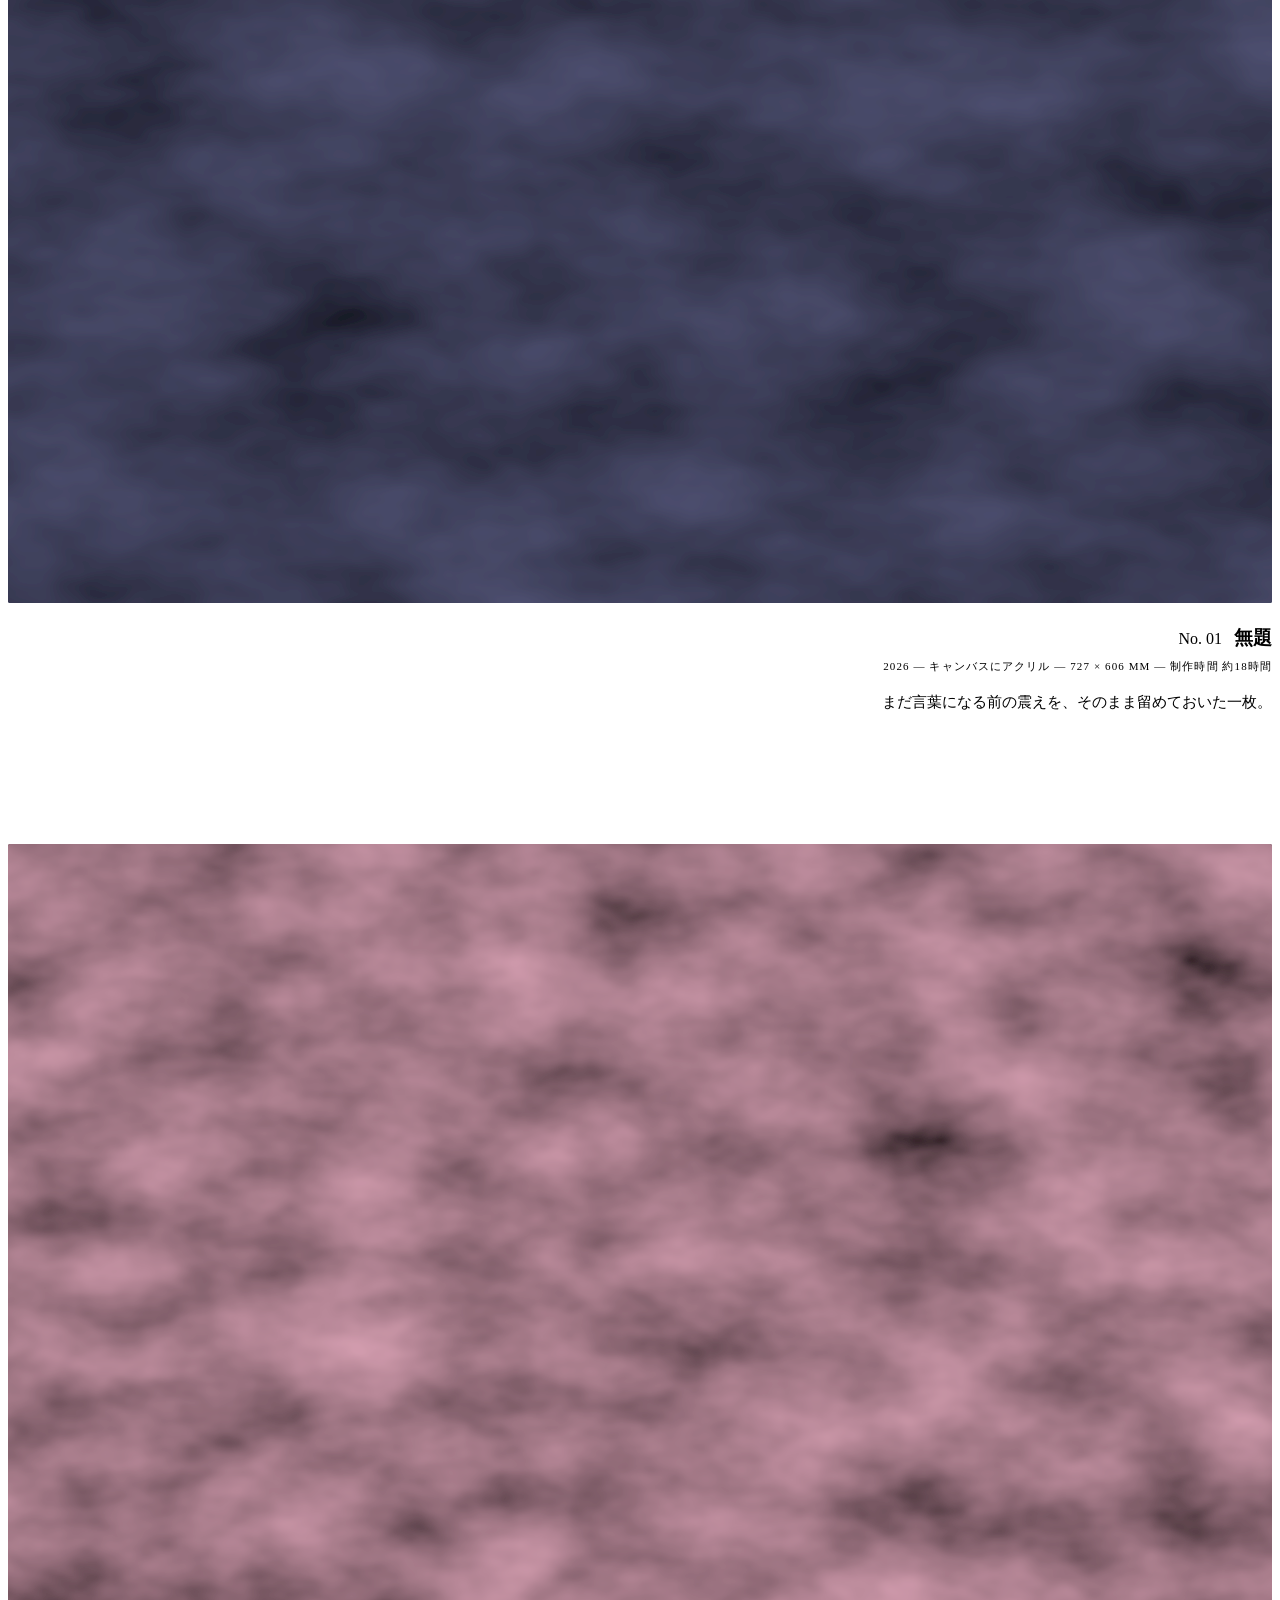
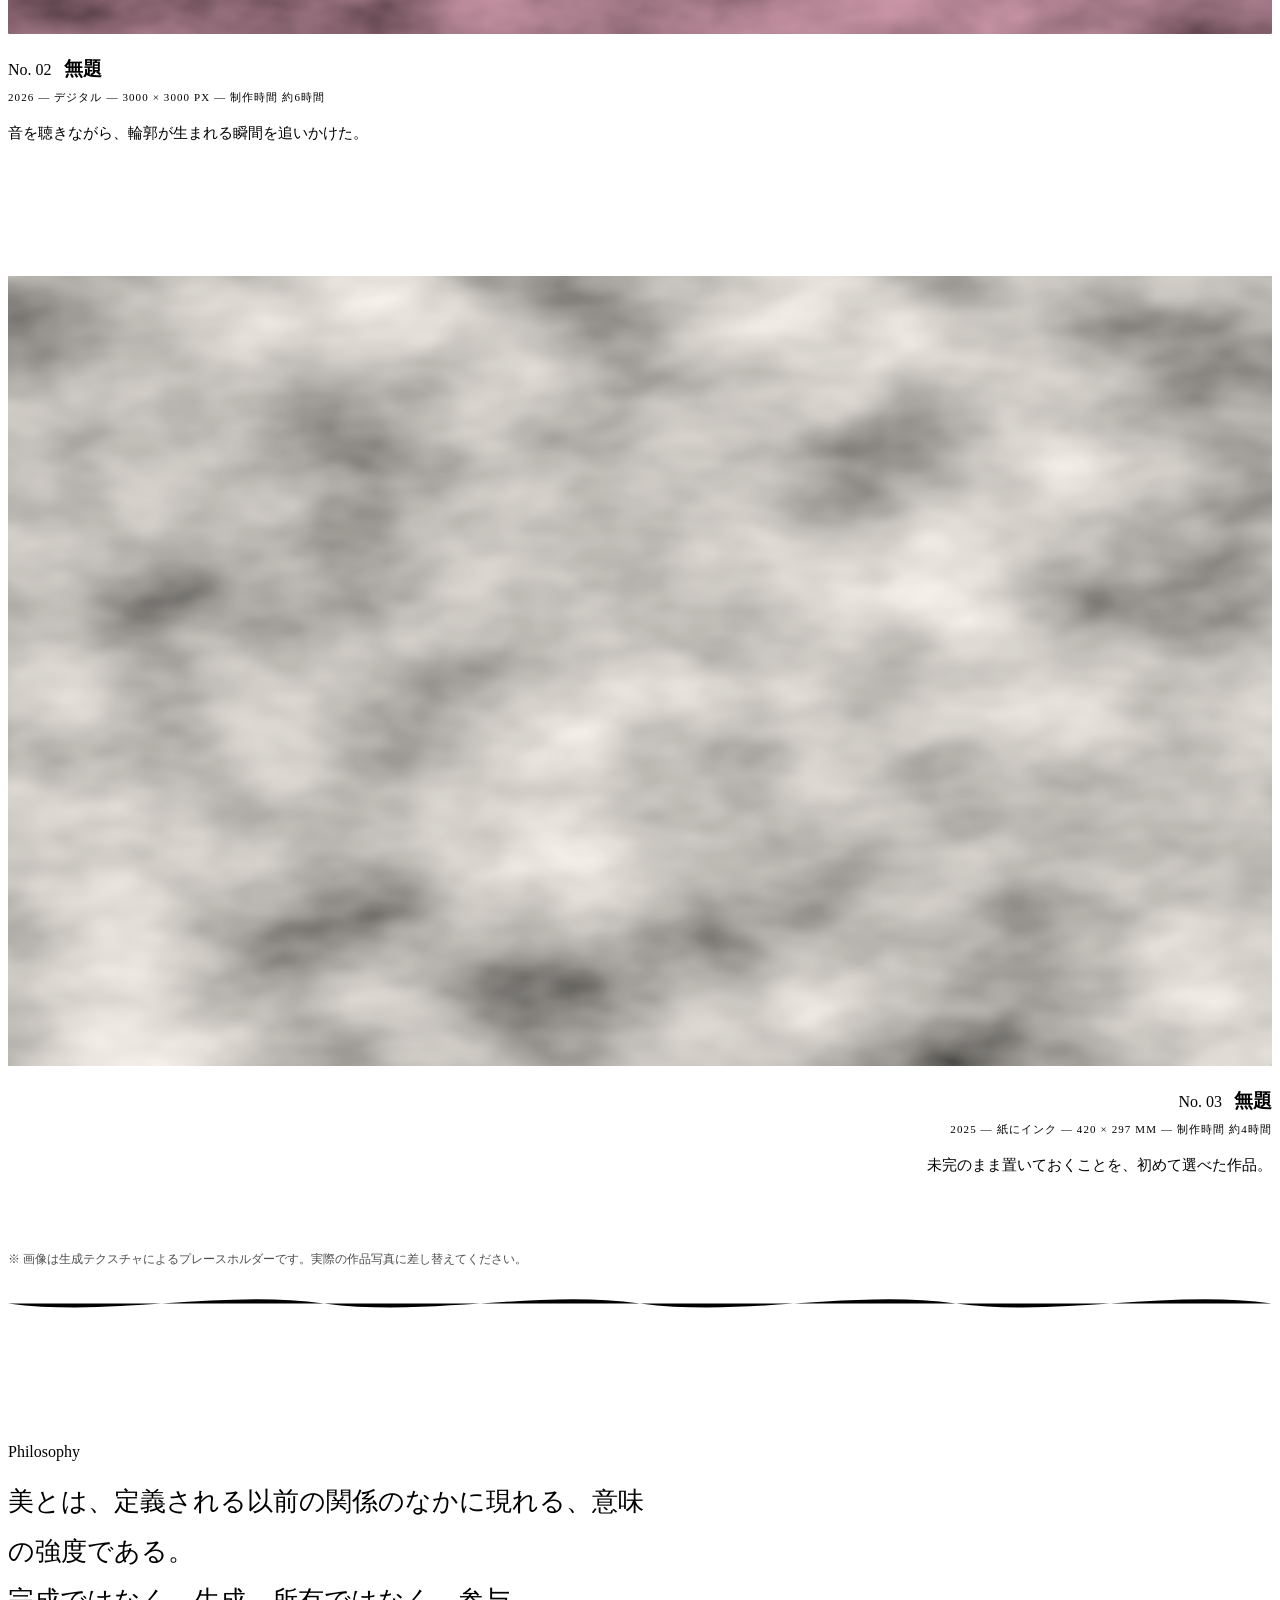
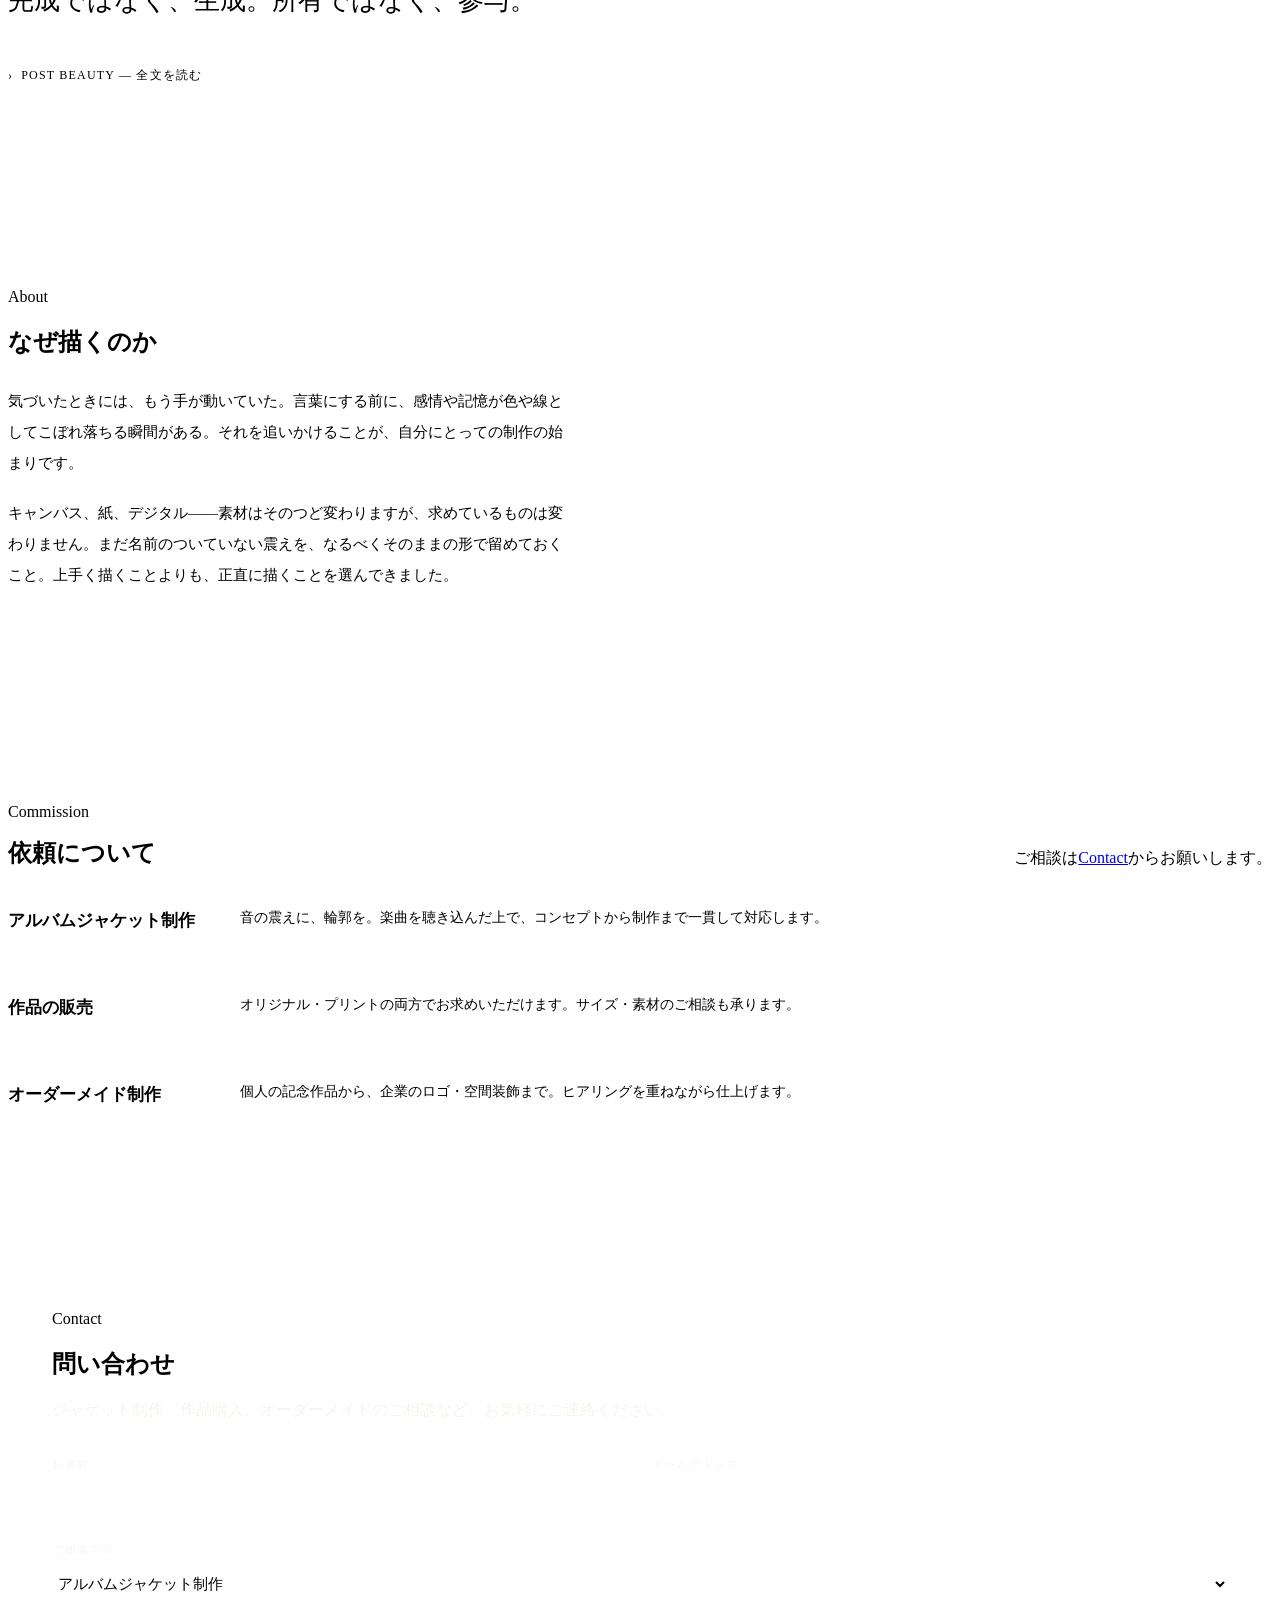
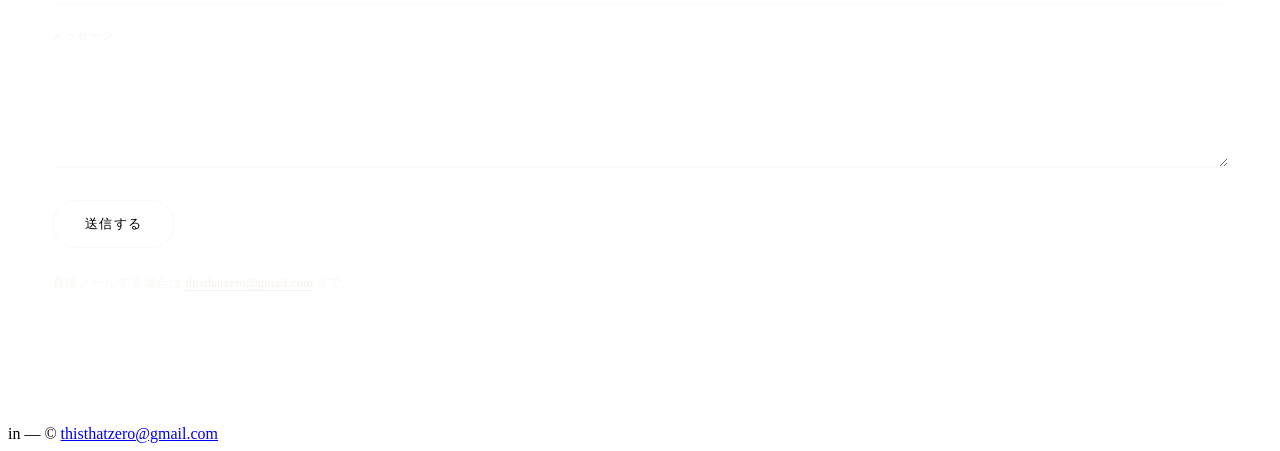
==== commit ae66e19d: "Add files via upload" ====
--- a/index.html
+++ b/index.html
@@ -4,59 +4,88 @@
 <meta charset="UTF-8">
 <meta name="viewport" content="width=device-width, initial-scale=1.0">
 <title>in — 存在を、描く。</title>
-<meta name="description" content="in / 存在を、描く。まだ名のない震え。">
+<meta name="description" content="in / 存在を、描く。まだ名のない震え。抽象画家によるポートフォリオ。">
 <link rel="preconnect" href="https://fonts.googleapis.com">
 <link rel="preconnect" href="https://fonts.gstatic.com" crossorigin>
 <link href="https://fonts.googleapis.com/css2?family=Shippori+Mincho:wght@400;500;600;800&family=Zen+Kaku+Gothic+New:wght@300;400;500;700&display=swap" rel="stylesheet">
 <link rel="stylesheet" href="assets/style.css">
 <style>
-  /* ---- Hero ---- */
+  /* ================= Hero ================= */
   .hero{
     color: var(--field-ink);
-    min-height: 86vh; display:flex; flex-direction:column;
+    min-height: 92vh; display:flex; flex-direction:column;
     justify-content:center; align-items:center; text-align:center;
     padding: 80px 24px 60px; position:relative;
   }
-  .hero .mark{ font-family:var(--serif); font-size: clamp(64px,14vw,132px); font-weight:500; margin:0 0 24px; }
-  .hero .line1{ font-family:var(--serif); font-size: clamp(22px,5vw,34px); margin:0 0 8px; }
-  .hero .line2{ font-size:14px; letter-spacing:.16em; color:rgba(243,238,228,.55); margin:0; }
+  .hero .mark{ font-family:var(--serif); font-size: clamp(64px,14vw,132px); font-weight:500; margin:0 0 22px; }
+  .hero .line1{ font-family:var(--serif); font-size: clamp(20px,4.4vw,30px); margin:0 0 10px; letter-spacing:.02em; }
+  .hero .line2{ font-size:13px; letter-spacing:.2em; color:rgba(243,238,228,.5); margin:0; }
   .hero .scroll-cue{
-    position:absolute; bottom:36px; font-size:11px; letter-spacing:.2em;
+    position:absolute; bottom:34px; font-size:10px; letter-spacing:.24em;
     color:rgba(243,238,228,.4); display:flex; flex-direction:column; align-items:center; gap:8px;
   }
-  .scroll-cue .stem{ width:1px; height:30px; background:linear-gradient(rgba(243,238,228,.5),transparent); animation: drift 2.2s ease-in-out infinite; }
+  .scroll-cue .stem{ width:1px; height:28px; background:linear-gradient(rgba(243,238,228,.5),transparent); animation: drift 2.4s ease-in-out infinite; }
   @keyframes drift{ 0%,100%{ transform:scaleY(1); opacity:.5; } 50%{ transform:scaleY(1.3); opacity:1; } }
 
-  /* ---- About ---- */
-  .about-body p{ font-size:15px; line-height:2.1; color:var(--ink); max-width:620px; margin:0 0 24px; }
-  .about-body p:first-of-type{ font-family:var(--serif); font-size:20px; }
-
-  /* ---- Philosophy ---- */
-  .phi-body p{ font-family:var(--serif); font-size:clamp(16px,2vw,19px); line-height:2.3; max-width:640px; margin:0 0 36px; color:var(--ink); }
-  .phi-term{ display:inline-block; font-size:11px; letter-spacing:.1em; color:var(--rose); border:1px solid var(--rose); border-radius:999px; padding:3px 12px; margin:0 0 36px; }
-
-  /* ---- Works ---- */
-  .works-list{ display:flex; flex-direction:column; }
-  .work-entry{ display:grid; grid-template-columns: 1.1fr 1fr; gap:44px; padding:52px 0; border-top:1px solid var(--hairline); align-items:center; }
-  .work-entry:nth-child(even){ direction: rtl; }
-  .work-entry:nth-child(even) > *{ direction: ltr; }
-  .work-entry .art{ aspect-ratio:4/5; border-radius:2px; overflow:hidden; }
-  .work-entry .art > div, .work-entry .art img{ width:100%; height:100%; object-fit:cover; }
-  .work-meta dl{ display:grid; grid-template-columns:88px 1fr; gap:8px 16px; font-size:13px; margin:0 0 18px; }
-  .work-meta dt{ color:var(--ink-soft); letter-spacing:.04em; }
-  .work-meta dd{ margin:0; }
-  .work-meta .desc{ font-size:14px; line-height:1.9; color:var(--ink); }
-  @media (max-width:720px){ .work-entry, .work-entry:nth-child(even){ grid-template-columns:1fr; gap:18px; direction:ltr; } }
-
-  /* ---- Commission ---- */
-  .service{ display:flex; gap:56px; align-items:flex-start; padding:44px 0; border-top:1px solid var(--hairline); }
-  .service:nth-child(even){ flex-direction:row-reverse; text-align:right; }
-  .service:nth-child(even) .lede{ margin-left:auto; }
-  .service-name{ font-family:var(--serif); font-size:13px; letter-spacing:.06em; color:var(--ink-soft); flex:0 0 150px; padding-top:4px; }
-  .service-body{ flex:1; }
-  @media (max-width:720px){ .service, .service:nth-child(even){ flex-direction:column; text-align:left; gap:14px; } .service:nth-child(even) .lede{ margin-left:0; } }
-
-  /* ---- Contact ---- */
+  /* ================= Section rhythm ================= */
+  .lead-row{ display:flex; justify-content:space-between; align-items:flex-end; gap:24px; flex-wrap:wrap; margin-bottom:56px; }
+  .lead-row h1{ margin:0; }
+
+  /* ================= Works ================= */
+  .work{ padding: 64px 0; border-top:1px solid var(--hairline); }
+  .work:first-of-type{ border-top:none; padding-top:0; }
+  .work-art{
+    aspect-ratio: 16/10; border-radius: 2px; overflow:hidden; margin-bottom: 22px;
+    background: var(--bg-alt);
+  }
+  .work-art svg{ width:100%; height:100%; display:block; }
+  .work-cap{ max-width: 640px; }
+  .work:nth-child(even) .work-cap{ margin-left:auto; text-align:right; }
+  .work-title-row{ display:flex; align-items:baseline; gap:12px; margin-bottom:8px; }
+  .work:nth-child(even) .work-title-row{ justify-content:flex-end; }
+  .work-title-row h3{ margin:0; }
+  .work-label{
+    font-size: 11px; letter-spacing:.1em; text-transform: uppercase;
+    color: var(--ink-soft); margin: 0 0 14px;
+  }
+  .work-note{ font-family: var(--serif); font-size:15px; color: var(--ink); line-height:1.9; margin:0; }
+
+  /* ================= Philosophy ================= */
+  .phi-quote{
+    font-family: var(--serif); font-size: clamp(19px,3vw,26px); line-height:1.9;
+    max-width: 640px; margin: 0 0 40px; color: var(--ink);
+  }
+  .phi-toggle{ margin-top: 8px; }
+  .phi-toggle summary{
+    cursor:pointer; list-style:none; display:inline-flex; align-items:center; gap:8px;
+    font-size:12px; letter-spacing:.1em; text-transform:uppercase; color:var(--ink-soft);
+    border-bottom:1px solid var(--hairline); padding-bottom:4px; width:fit-content;
+    transition: color .25s, border-color .25s;
+  }
+  .phi-toggle summary::-webkit-details-marker{ display:none; }
+  .phi-toggle summary:hover{ color:var(--ink); border-color:var(--rose); }
+  .phi-toggle summary .arrow{ transition: transform .3s; display:inline-block; }
+  .phi-toggle[open] summary .arrow{ transform: rotate(90deg); }
+  .phi-toggle[open] summary{ margin-bottom: 28px; }
+  .phi-full p{
+    font-family: var(--serif); font-size: 16px; line-height:2.2;
+    max-width: 620px; margin: 0 0 28px; color: var(--ink);
+  }
+
+  /* ================= About ================= */
+  .about-body p{ font-size:15px; line-height:2.05; color:var(--ink); max-width:560px; margin:0 0 20px; }
+
+  /* ================= Commission ================= */
+  .commission-list{ border-top:1px solid var(--hairline); }
+  .commission-row{
+    display:grid; grid-template-columns: 200px 1fr; gap: 32px;
+    padding: 32px 0; border-bottom:1px solid var(--hairline);
+  }
+  .commission-row h3{ font-size:17px; margin:0; }
+  .commission-row .lede{ font-size:14px; margin:0; }
+  @media (max-width:640px){ .commission-row{ grid-template-columns:1fr; gap:8px; } }
+
+  /* ================= Contact ================= */
   .contact-panel{ color: var(--field-ink); border-radius:4px; padding:60px 44px; }
   .contact-panel .eyebrow{ color: var(--rose); }
   .contact-panel .lede{ color: rgba(243,238,228,.65); }
@@ -84,6 +113,11 @@
   .direct-mail{ margin-top:26px; font-size:13px; color:rgba(243,238,228,.45); }
   .direct-mail a{ color:rgba(243,238,228,.75); text-decoration:underline; text-underline-offset:3px; }
   @media (max-width:620px){ form{ grid-template-columns:1fr; } .contact-panel{ padding:44px 22px; } }
+
+  @media (max-width:720px){
+    .work:nth-child(even) .work-cap{ margin-left:0; text-align:left; }
+    .work:nth-child(even) .work-title-row{ justify-content:flex-start; }
+  }
 </style>
 </head>
 <body>
@@ -92,9 +126,9 @@
   <div class="wrap">
     <a class="logo" href="#top">in</a>
     <ul>
+      <li><a href="#works">Works</a></li>
+      <li><a href="#philosophy">Philosophy</a></li>
       <li><a href="#about">About</a></li>
-      <li><a href="#philosophy">Philosophy</a></li>
-      <li><a href="#works">Works</a></li>
       <li><a href="#commission">Commission</a></li>
       <li><a href="#contact">Contact</a></li>
     </ul>
@@ -112,136 +146,141 @@
   <path id="t1" d="M0,20 C90,8 180,32 270,20 C360,8 450,32 540,20 C630,8 720,32 810,20 C900,8 990,32 1080,20"></path>
 </svg>
 
-<div class="wrap narrow">
-  <section class="page-hero" id="about">
-    <p class="eyebrow">About</p>
-    <h1>なぜ描くのか。</h1>
-  </section>
-  <section class="about-body" style="padding-top:0;">
-    <!-- ここは構成のたたき台です。実際の言葉に差し替えてください。 -->
-    <p>気づいたときには、もう手が動いていた。</p>
-    <p>言葉にする前に、感情や記憶が色や線としてこぼれ落ちる瞬間がある。それを追いかけることが、自分にとっての制作の始まりです。</p>
-    <p>キャンバス、紙、デジタル——素材はそのつど変わりますが、求めているものは変わりません。まだ名前のついていない震えを、なるべくそのままの形で留めておくこと。整えすぎないこと。</p>
-    <p>上手く描くことよりも、正直に描くことを選んできました。技術は後からついてくるものだと思っています。今日も、まだ途中です。</p>
-  </section>
+<!-- ================= Works ================= -->
+<div class="wrap" id="works" style="padding-top:96px;">
+  <div class="lead-row">
+    <div>
+      <p class="eyebrow">Works</p>
+      <h1>作品</h1>
+    </div>
+    <p class="lede" style="margin:0; max-width:360px;">まだ名前のない震えを、色や線としてそのまま留めた作品から。</p>
+  </div>
+
+  <!-- 1作品につき .work を1ブロック。work-art内のsvg(プレースホルダー)は
+       実際の作品画像(<img>)に差し替えてください。 -->
+  <article class="work">
+    <div class="work-art">
+      <svg viewBox="0 0 640 400" preserveAspectRatio="xMidYMid slice">
+        <filter id="tex1">
+          <feTurbulence type="fractalNoise" baseFrequency="0.010 0.018" numOctaves="4" seed="11" result="n"/>
+          <feColorMatrix in="n" type="matrix" values="0 0 0 0 0.078  0 0 0 0 0.082  0 0 0 0 0.169  0 0 0 1.1 0" result="tint"/>
+          <feComposite in="tint" in2="SourceGraphic" operator="over"/>
+        </filter>
+        <rect width="100%" height="100%" fill="#1f2447"/>
+        <rect width="100%" height="100%" filter="url(#tex1)"/>
+      </svg>
+    </div>
+    <div class="work-cap">
+      <div class="work-title-row"><span class="cat-no">No. 01</span><h3>無題</h3></div>
+      <p class="work-label">2026 — キャンバスにアクリル — 727 × 606 mm — 制作時間 約18時間</p>
+      <p class="work-note">まだ言葉になる前の震えを、そのまま留めておいた一枚。</p>
+    </div>
+  </article>
+
+  <article class="work">
+    <div class="work-art">
+      <svg viewBox="0 0 640 400" preserveAspectRatio="xMidYMid slice">
+        <filter id="tex2">
+          <feTurbulence type="fractalNoise" baseFrequency="0.014 0.022" numOctaves="4" seed="27" result="n"/>
+          <feColorMatrix in="n" type="matrix" values="0 0 0 0 0.64  0 0 0 0 0.33  0 0 0 0 0.42  0 0 0 1.1 0" result="tint"/>
+          <feComposite in="tint" in2="SourceGraphic" operator="over"/>
+        </filter>
+        <rect width="100%" height="100%" fill="#5a3540"/>
+        <rect width="100%" height="100%" filter="url(#tex2)"/>
+      </svg>
+    </div>
+    <div class="work-cap">
+      <div class="work-title-row"><span class="cat-no">No. 02</span><h3>無題</h3></div>
+      <p class="work-label">2026 — デジタル — 3000 × 3000 px — 制作時間 約6時間</p>
+      <p class="work-note">音を聴きながら、輪郭が生まれる瞬間を追いかけた。</p>
+    </div>
+  </article>
+
+  <article class="work">
+    <div class="work-art">
+      <svg viewBox="0 0 640 400" preserveAspectRatio="xMidYMid slice">
+        <filter id="tex3">
+          <feTurbulence type="fractalNoise" baseFrequency="0.009 0.016" numOctaves="4" seed="41" result="n"/>
+          <feColorMatrix in="n" type="matrix" values="0 0 0 0 0.93  0 0 0 0 0.89  0 0 0 0 0.83  0 0 0 1.15 0" result="tint"/>
+          <feComposite in="tint" in2="SourceGraphic" operator="over"/>
+        </filter>
+        <rect width="100%" height="100%" fill="#6b6459"/>
+        <rect width="100%" height="100%" filter="url(#tex3)"/>
+      </svg>
+    </div>
+    <div class="work-cap">
+      <div class="work-title-row"><span class="cat-no">No. 03</span><h3>無題</h3></div>
+      <p class="work-label">2025 — 紙にインク — 420 × 297 mm — 制作時間 約4時間</p>
+      <p class="work-note">未完のまま置いておくことを、初めて選べた作品。</p>
+    </div>
+  </article>
+
+  <p style="margin-top:8px; font-size:12px; color:var(--ink-soft); opacity:.7;">※ 画像は生成テクスチャによるプレースホルダーです。実際の作品写真に差し替えてください。</p>
 </div>
 
 <svg class="tremor" viewBox="0 0 1080 40" preserveAspectRatio="none">
   <path id="t2" d="M0,20 C90,32 180,8 270,20 C360,32 450,8 540,20 C630,32 720,8 810,20 C900,32 990,8 1080,20"></path>
 </svg>
 
-<div class="wrap narrow">
-  <section class="page-hero" id="philosophy">
-    <p class="eyebrow">Philosophy</p>
-    <h2>post beauty</h2>
-    <p class="lede">世界観、そして「存在」という考え方について。</p>
+<!-- ================= Philosophy ================= -->
+<div class="wrap narrow" id="philosophy" style="padding-top:96px; padding-bottom:96px;">
+  <p class="eyebrow">Philosophy</p>
+  <p class="phi-quote">美とは、定義される以前の関係のなかに現れる、意味の強度である。<br>完成ではなく、生成。所有ではなく、参与。</p>
+
+  <details class="phi-toggle">
+    <summary><span class="arrow">›</span> post beauty — 全文を読む</summary>
+    <div class="phi-full">
+      <p>美は、対象にあらかじめ備わった性質ではない。均衡や完成度として測り、判定できるものでもない。ここでは美を、ひとつの出来事として考えている。</p>
+      <p>意味は、ものの内側にあらかじめ閉じ込められているわけではない。作者の手の動き、素材の抵抗、見る人の知覚、そのときどきの文脈——それらが重なり合う場所で、意味はそのつど立ち上がる。だから同じ作品でも、見るたびに違う顔を見せる。観るという行為そのものが、作品の状態を更新していく。</p>
+      <p>完成とは、意味の運動が停止した状態を指す。post beautyは完成そのものを否定しない。ただ、完成を目的にはしない。未完であることは、何かが足りないことではなく、生成がまだ続いている証だと考えている。意味が閉じない限り、作品は生きている。</p>
+      <p>だから、ノイズは消さない。揺らぎは直さない。それはこの実践における、生命の条件そのものだから。</p>
+      <p>「存在」とは、定義される以前に、すでに働いているものだと思う。名前がつく前の震え。<em>in</em> という名前は、その手前にあるものへの、ささやかな指差しにすぎない。</p>
+    </div>
+  </details>
+</div>
+
+<!-- ================= About ================= -->
+<div class="wrap narrow" id="about" style="border-top:1px solid var(--hairline); padding-top:88px; padding-bottom:88px;">
+  <p class="eyebrow">About</p>
+  <h2 style="margin-bottom:28px;">なぜ描くのか</h2>
+  <section class="about-body">
+    <!-- ここは構成のたたき台です。実際の言葉に差し替えてください。 -->
+    <p>気づいたときには、もう手が動いていた。言葉にする前に、感情や記憶が色や線としてこぼれ落ちる瞬間がある。それを追いかけることが、自分にとっての制作の始まりです。</p>
+    <p>キャンバス、紙、デジタル——素材はそのつど変わりますが、求めているものは変わりません。まだ名前のついていない震えを、なるべくそのままの形で留めておくこと。上手く描くことよりも、正直に描くことを選んできました。</p>
   </section>
-  <section class="phi-body" style="padding-top:0;">
-    <span class="phi-term">post beauty</span>
-    <p>美は、対象にあらかじめ備わった性質ではない。均衡や完成度として測り、判定できるものでもない。ここでは美を、ひとつの出来事として考えている。</p>
-    <p>意味は、ものの内側にあらかじめ閉じ込められているわけではない。作者の手の動き、素材の抵抗、見る人の知覚、そのときどきの文脈——それらが重なり合う場所で、意味はそのつど立ち上がる。だから同じ作品でも、見るたびに違う顔を見せる。観るという行為そのものが、作品の状態を更新していく。</p>
-    <p>完成とは、意味の運動が停止した状態を指す。post beautyは完成そのものを否定しない。ただ、完成を目的にはしない。未完であることは、何かが足りないことではなく、生成がまだ続いている証だと考えている。意味が閉じない限り、作品は生きている。</p>
-    <p>だから、ノイズは消さない。揺らぎは直さない。それはこの実践における、生命の条件そのものだから。</p>
-    <p>「存在」とは、定義される以前に、すでに働いているものだと思う。名前がつく前の震え。<em>in</em> という名前は、その手前にあるものへの、ささやかな指差しにすぎない。</p>
-    <p>美とは、定義される以前の関係のなかに現れる、意味の強度である。形ではなく出来事。所有ではなく参与。完成ではなく生成。その持続そのものを美として経験する試みとして、この場所はある。</p>
-  </section>
-</div>
-
-<div class="wrap">
-  <section class="page-hero" id="works">
-    <p class="eyebrow">Works</p>
-    <h1>作品</h1>
-    <p class="lede">これまでに描いてきた作品。1点ずつ、制作年・素材・サイズ・制作時間と、短い言葉を添えています。</p>
-  </section>
-
-  <!-- 以下は構成のサンプルです。1作品につき .work-entry を1ブロック複製し、
-       画像パス・年・素材・サイズ・制作時間・文章を差し替えてください。 -->
-  <div class="works-list">
-    <article class="work-entry">
-      <div class="art"><img src="works/01.jpg" alt="作品タイトルをここに" loading="lazy"></div>
-      <div class="work-meta">
-        <span class="cat-no">No. 01</span>
-        <h3>作品タイトル</h3>
-        <dl>
-          <dt>制作年</dt><dd>2026</dd>
-          <dt>素材</dt><dd>キャンバスにアクリル</dd>
-          <dt>サイズ</dt><dd>727 × 606 mm</dd>
-          <dt>制作時間</dt><dd>約18時間</dd>
-        </dl>
-        <p class="desc">まだ言葉になる前の震えを、そのまま留めておいた一枚。</p>
-      </div>
-    </article>
-
-    <article class="work-entry">
-      <div class="art"><img src="works/02.jpg" alt="作品タイトルをここに" loading="lazy"></div>
-      <div class="work-meta">
-        <span class="cat-no">No. 02</span>
-        <h3>作品タイトル</h3>
-        <dl>
-          <dt>制作年</dt><dd>2026</dd>
-          <dt>素材</dt><dd>デジタル</dd>
-          <dt>サイズ</dt><dd>3000 × 3000 px</dd>
-          <dt>制作時間</dt><dd>約6時間</dd>
-        </dl>
-        <p class="desc">音を聴きながら、輪郭が生まれる瞬間を追いかけた。</p>
-      </div>
-    </article>
-
-    <article class="work-entry">
-      <div class="art"><img src="works/03.jpg" alt="作品タイトルをここに" loading="lazy"></div>
-      <div class="work-meta">
-        <span class="cat-no">No. 03</span>
-        <h3>作品タイトル</h3>
-        <dl>
-          <dt>制作年</dt><dd>2025</dd>
-          <dt>素材</dt><dd>紙にインク</dd>
-          <dt>サイズ</dt><dd>420 × 297 mm</dd>
-          <dt>制作時間</dt><dd>約4時間</dd>
-        </dl>
-        <p class="desc">未完のまま置いておくことを、初めて選べた作品。</p>
-      </div>
-    </article>
+</div>
+
+<!-- ================= Commission ================= -->
+<div class="wrap" id="commission" style="border-top:1px solid var(--hairline); padding-top:88px; padding-bottom:40px;">
+  <div class="lead-row" style="margin-bottom:8px;">
+    <div>
+      <p class="eyebrow">Commission</p>
+      <h2 style="margin:0;">依頼について</h2>
+    </div>
+    <p class="lede" style="margin:0; max-width:340px;">ご相談は<a href="#contact" style="border-bottom:1px solid var(--rose);">Contact</a>からお願いします。</p>
   </div>
-  <p style="margin-top:8px; font-size:12px; color:var(--ink-soft); opacity:.7;">※ 画像はプレースホルダーです。実際の作品ファイルに差し替えてください。</p>
-</div>
-
-<div class="wrap">
-  <section class="page-hero" id="commission">
-    <p class="eyebrow">Commission</p>
-    <h1>依頼について</h1>
-    <p class="lede">ジャケット制作、作品の購入、オーダーメイド制作について。ご相談は<a href="#contact" style="border-bottom:1px solid var(--rose);">Contact</a>からお願いします。</p>
-  </section>
-
-  <div class="service">
-    <p class="service-name">album jacket</p>
-    <div class="service-body">
-      <h2 style="font-size:22px;">アルバムジャケット制作</h2>
-      <p class="lede">音の震えに、輪郭を。あなたの楽曲がまだ言葉になる前の感情——それを一枚の絵として描き起こします。楽曲を聴き込んだ上で、コンセプトから制作まで一貫して対応します。</p>
+
+  <div class="commission-list">
+    <div class="commission-row">
+      <h3>アルバムジャケット制作</h3>
+      <p class="lede">音の震えに、輪郭を。楽曲を聴き込んだ上で、コンセプトから制作まで一貫して対応します。</p>
+    </div>
+    <div class="commission-row">
+      <h3>作品の販売</h3>
+      <p class="lede">オリジナル・プリントの両方でお求めいただけます。サイズ・素材のご相談も承ります。</p>
+    </div>
+    <div class="commission-row">
+      <h3>オーダーメイド制作</h3>
+      <p class="lede">個人の記念作品から、企業のロゴ・空間装飾まで。ヒアリングを重ねながら仕上げます。</p>
     </div>
   </div>
-  <div class="service">
-    <p class="service-name">works for sale</p>
-    <div class="service-body">
-      <h2 style="font-size:22px;">作品の販売(オリジナル/プリント)</h2>
-      <p class="lede">名のない震えを、手元に。ここに並ぶ作品は、一点物のオリジナルとプリントの両方でお求めいただけます。サイズ・素材のご相談も承ります。</p>
-    </div>
-  </div>
-  <div class="service">
-    <p class="service-name">custom order</p>
-    <div class="service-body">
-      <h2 style="font-size:22px;">オーダーメイド制作(個人・企業向け)</h2>
-      <p class="lede">あなたの存在を、描く。個人の記念作品から、企業のロゴ・空間装飾まで。ヒアリングを重ねながら、その人・その場所だけの一枚を仕上げます。</p>
-    </div>
-  </div>
-</div>
-
-<div class="wrap">
-  <section class="page-hero" id="contact">
+</div>
+
+<!-- ================= Contact ================= -->
+<div class="wrap" id="contact" style="padding-top:56px;">
+  <section class="contact-panel field-breathe" style="margin-bottom:60px;">
     <p class="eyebrow">Contact</p>
-    <h1>問い合わせ</h1>
-  </section>
-
-  <section class="contact-panel field-breathe" style="margin-bottom:60px;">
+    <h2 style="color:var(--field-ink);">問い合わせ</h2>
     <p class="lede">ジャケット制作、作品購入、オーダーメイドのご相談など、お気軽にご連絡ください。</p>
     <form id="contactForm">
       <div class="field">
